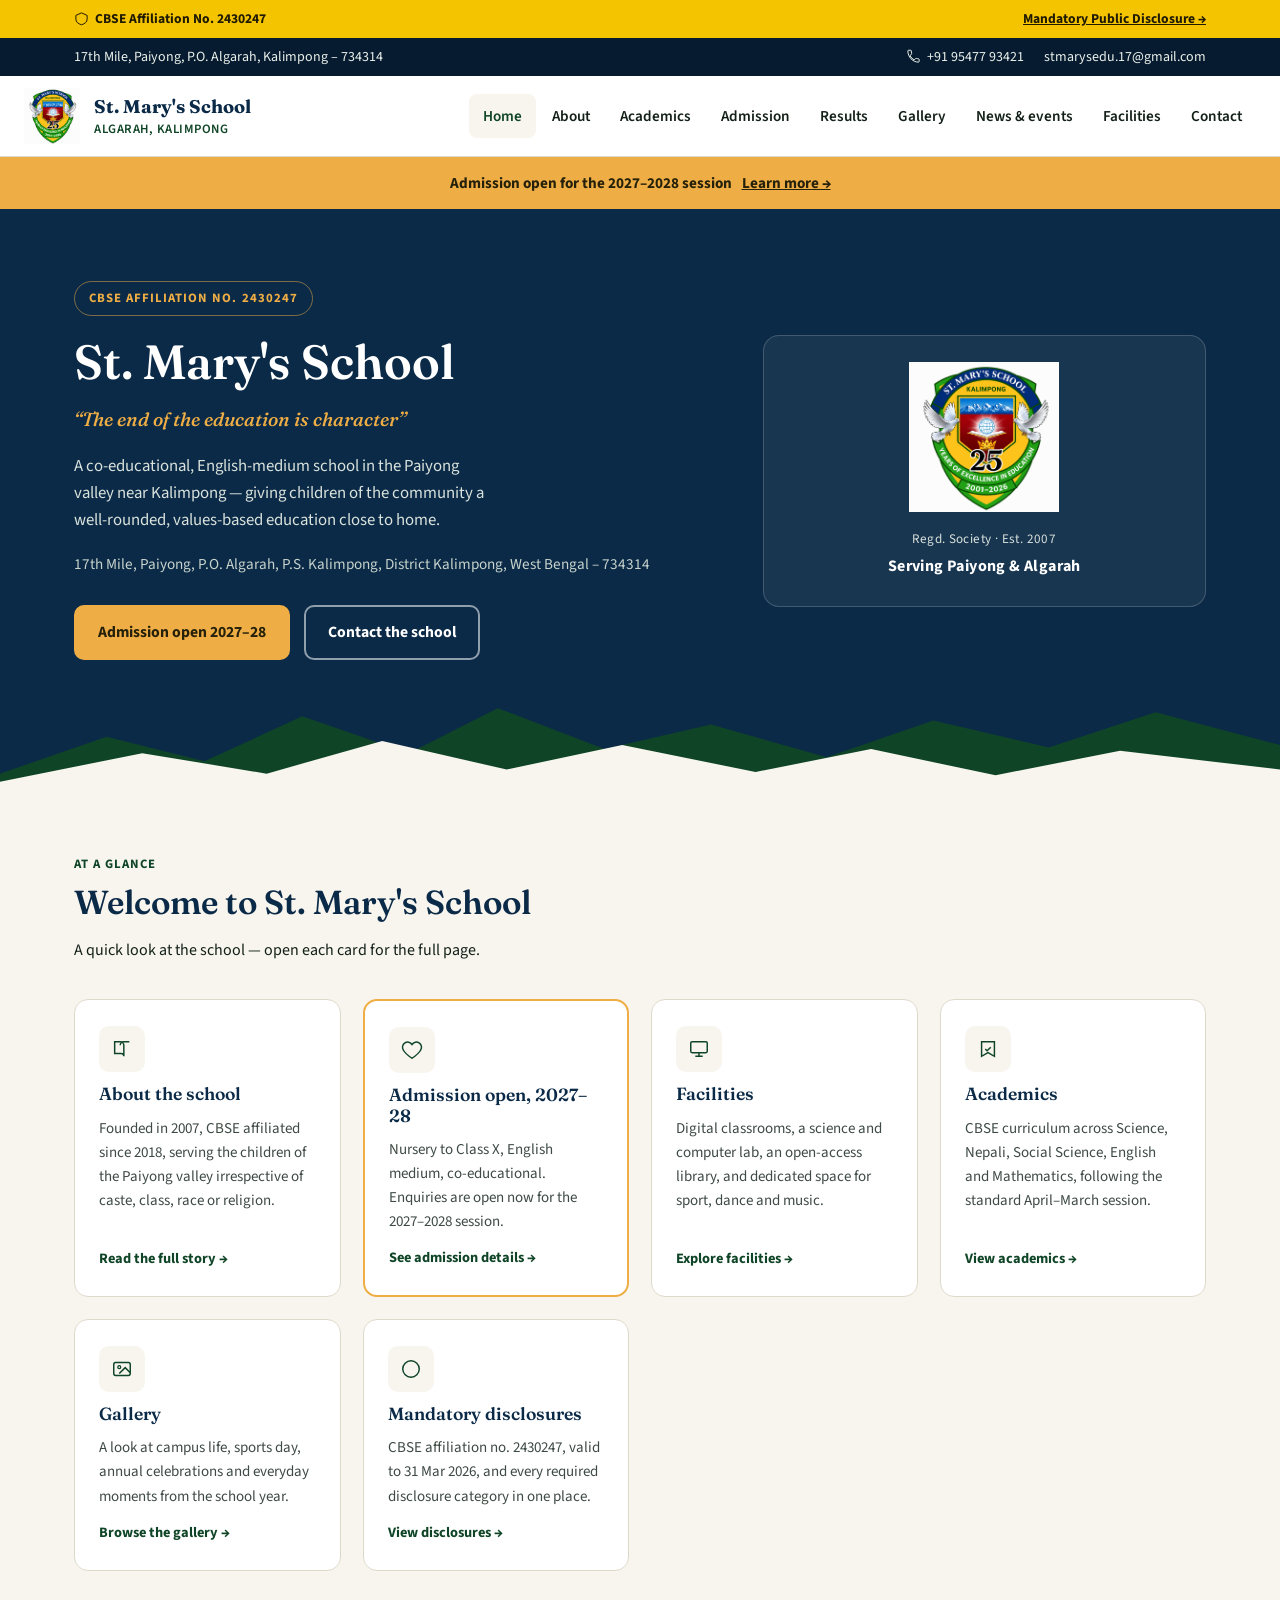
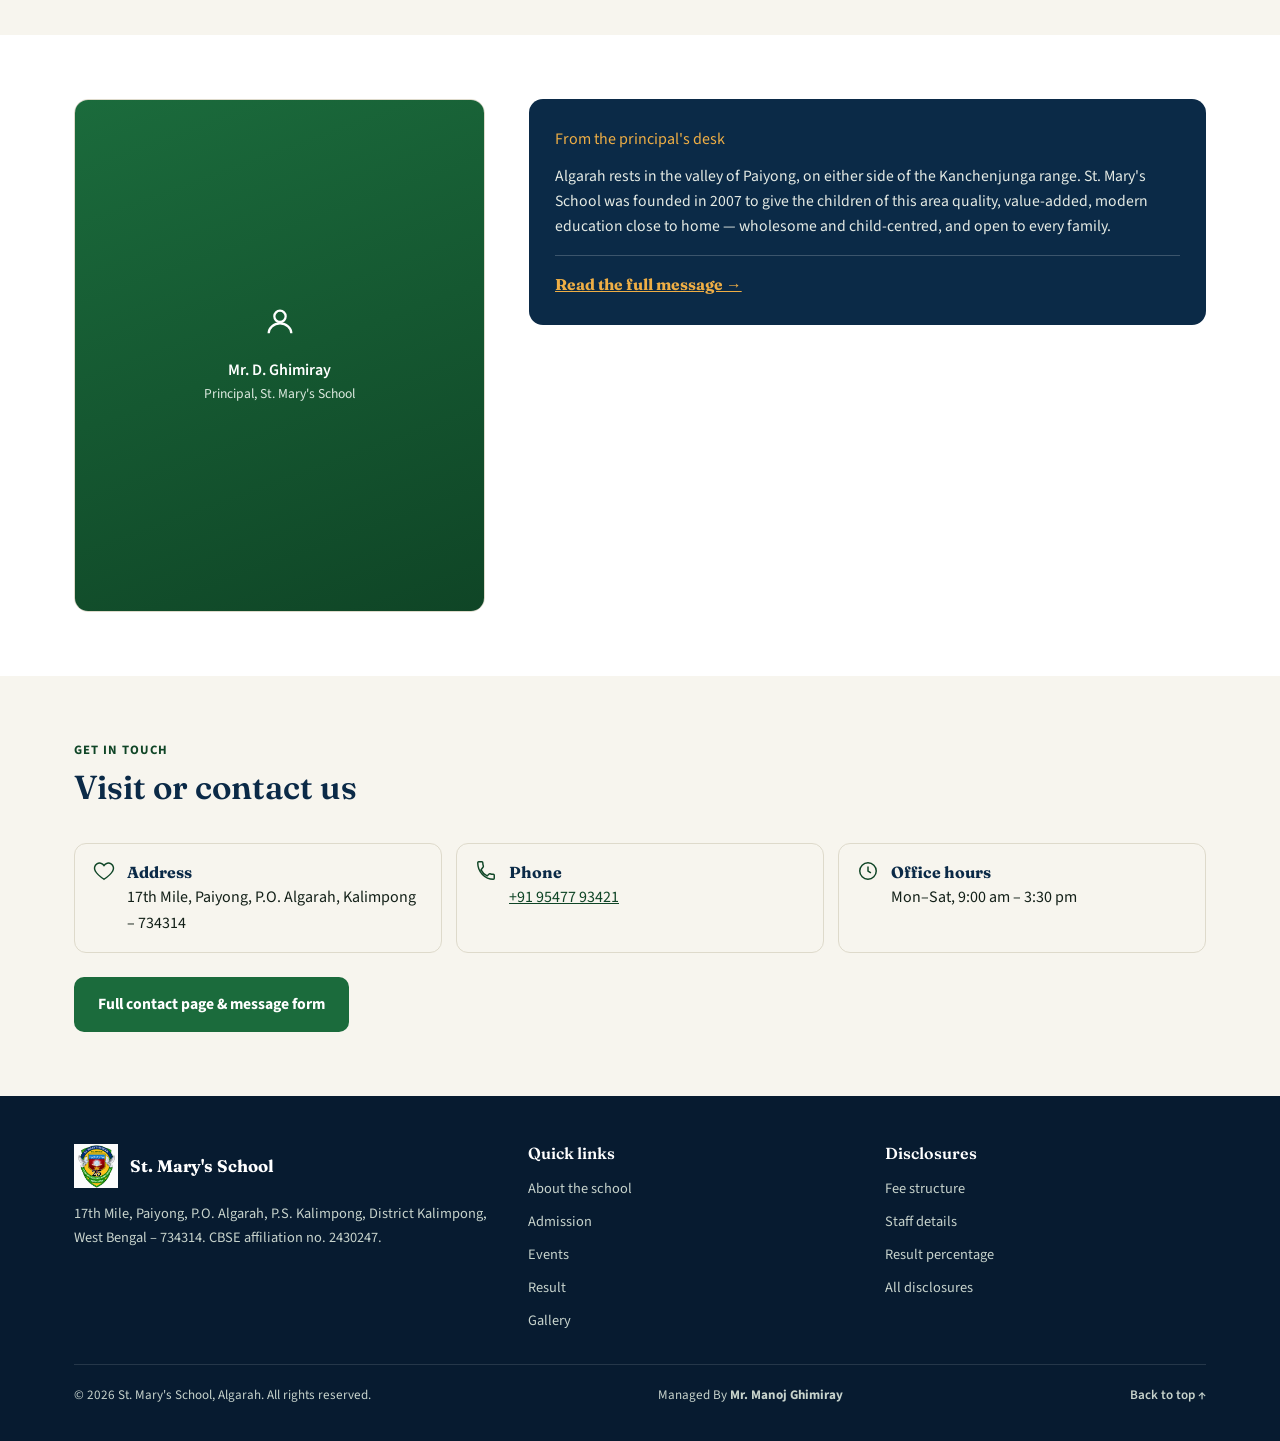
==== index.html @ 50ca30e4 "UPDATE 1.3" ====
<!DOCTYPE html>
<html lang="en">
<head>
<meta charset="UTF-8">
<meta name="viewport" content="width=device-width, initial-scale=1.0">
<title>St. Mary's School, Algarah, Kalimpong</title>
<meta name="description" content="St. Mary's School, 17th Mile, Paiyong, Algarah, Kalimpong — CBSE-affiliated, co-educational English medium school. Admission open for 2027-2028.">
<meta name="theme-color" content="#0B2A47">
<link rel="preconnect" href="https://fonts.googleapis.com">
<link rel="preconnect" href="https://fonts.gstatic.com" crossorigin>
<link href="https://fonts.googleapis.com/css2?family=Fraunces:ital,opsz,wght@0,9..144,400;0,9..144,500;0,9..144,600;0,9..144,700;1,9..144,500&family=Source+Sans+3:wght@400;500;600;700&display=swap" rel="stylesheet">
<link rel="stylesheet" href="assets/styles.css">
</head>
<body>
<a class="skip-link" href="#main">Skip to main content</a>

<div class="cbse-strip">
  <div class="wrap">
    <span class="cbse-strip-text">
      <svg width="15" height="15" viewBox="0 0 24 24" fill="none" aria-hidden="true"><path d="M12 3 3 7v6c0 4.5 3.5 7.5 9 9 5.5-1.5 9-4.5 9-9V7l-9-4Z" stroke="currentColor" stroke-width="1.6"/></svg>
      CBSE Affiliation No. 2430247
    </span>
    <a href="disclosures.html" class="cbse-strip-link">Mandatory Public Disclosure &rarr;</a>
  </div>
</div>

<div class="topbar">
  <div class="wrap">
    <div class="contact-strip">
      <span>17th Mile, Paiyong, P.O. Algarah, Kalimpong &ndash; 734314</span>
    </div>
    <div class="contact-strip">
      <a href="tel:+919547793421" aria-label="Call +91 95477 93421">
        <svg width="15" height="15" viewBox="0 0 24 24" fill="none" aria-hidden="true"><path d="M6.6 10.8c1.4 2.8 3.8 5.2 6.6 6.6l2.2-2.2c.3-.3.7-.4 1-.2 1.1.4 2.3.6 3.6.6.6 0 1 .4 1 1V20c0 .6-.4 1-1 1C10.9 21 3 13.1 3 3c0-.6.4-1 1-1h3.5c.6 0 1 .4 1 1 0 1.3.2 2.5.6 3.6.1.4 0 .8-.2 1L6.6 10.8Z" stroke="currentColor" stroke-width="1.6"/></svg>
        +91 95477 93421
      </a>
      <a href="mailto:stmarysedu.17@gmail.com">stmarysedu.17@gmail.com</a>
    </div>
  </div>
</div>

<header class="site-header">
  <div class="header-inner">
    <a class="brand" href="index.html">
      <img src="assets/logo.png" alt="St. Mary's School crest" width="56" height="56">
      <span class="brand-text">
        <span class="name">St. Mary's School</span>
        <span class="place">Algarah, Kalimpong</span>
      </span>
    </a>

    <button class="menu-toggle" id="menuToggle" aria-expanded="false" aria-controls="primaryNav">
      <svg width="18" height="18" viewBox="0 0 24 24" fill="none" aria-hidden="true"><path d="M3 6h18M3 12h18M3 18h18" stroke="currentColor" stroke-width="2" stroke-linecap="round"/></svg>
      Menu
    </button>

    <nav class="primary-nav" id="primaryNav" aria-label="Primary">
      <button class="nav-close" id="navClose" aria-label="Close menu">&times;</button>
      <ul>
        <li><a href="index.html" class="active" aria-current="page">Home</a></li>
        <li><a href="about.html">About</a></li>
        <li><a href="academics.html">Academics</a></li>
        <li><a href="admission.html">Admission</a></li>
        <li><a href="results.html">Results</a></li>
        <li><a href="gallery.html">Gallery</a></li>
        <li><a href="news.html">News & events</a></li>
        <li><a href="facilities.html">Facilities</a></li>
        <li><a href="contact.html">Contact</a></li>
      </ul>
    </nav>
  </div>
</header>
<div class="nav-overlay" id="navOverlay"></div>

<div class="admission-banner">
  <div class="wrap">
    <span>Admission open for the 2027&ndash;2028 session</span>
    <a href="admission.html">Learn more &rarr;</a>
  </div>
</div>
<main id="main">
  <div class="hero" id="top">
    <div class="wrap">
      <div>
        <span class="eyebrow">CBSE affiliation no. 2430247</span>
        <h1>St. Mary's School</h1>
        <p class="motto">&ldquo;The end of the education is character&rdquo;</p>
        <p class="lead">A co-educational, English-medium school in the Paiyong valley near Kalimpong &mdash; giving children of the community a well-rounded, values-based education close to home.</p>
        <p class="address">17th Mile, Paiyong, P.O. Algarah, P.S. Kalimpong, District Kalimpong, West Bengal &ndash; 734314</p>
        <div class="cta-row">
          <a class="btn btn-gold" href="admission.html">Admission open 2027&ndash;28</a>
          <a class="btn btn-outline" href="contact.html">Contact the school</a>
        </div>
      </div>
      <div class="hero-badge">
        <img src="assets/logo.png" alt="St. Mary's School crest, featuring the Kanchenjunga range and an open book" width="150" height="150">
        <span class="aff">Regd. Society &middot; Est. 2007<strong>Serving Paiyong &amp; Algarah</strong></span>
      </div>
    </div>
    <div class="ridge" aria-hidden="true">
      <svg viewBox="0 0 1440 110" width="100%" height="90" preserveAspectRatio="none">
        <path d="M0,90 L120,45 L230,75 L340,20 L460,65 L560,10 L680,60 L800,30 L930,70 L1050,25 L1180,58 L1300,15 L1440,55 L1440,110 L0,110 Z" fill="#0F4526"/>
        <path d="M0,100 L160,65 L300,90 L430,50 L570,85 L700,55 L850,88 L980,60 L1120,92 L1260,62 L1440,85 L1440,110 L0,110 Z" fill="#F7F5EE"/>
      </svg>
    </div>
  </div>

  <section aria-labelledby="highlights-h">
    <div class="wrap">
      <div class="section-head">
        <span class="kicker">At a glance</span>
        <h2 id="highlights-h">Welcome to St. Mary's School</h2>
        <p>A quick look at the school &mdash; open each card for the full page.</p>
      </div>
      <div class="highlight-grid">

        <div class="highlight-card">
          <div class="ic" aria-hidden="true"><svg width="22" height="22" viewBox="0 0 24 24" fill="none"><path d="M4 4h6a4 4 0 0 1 4 4v12a3 3 0 0 0-3-3H4V4Z" stroke="currentColor" stroke-width="1.6"/><path d="M20 4h-6a4 4 0 0 0-4 4" stroke="currentColor" stroke-width="1.6"/></svg></div>
          <h3>About the school</h3>
          <p>Founded in 2007, CBSE affiliated since 2018, serving the children of the Paiyong valley irrespective of caste, class, race or religion.</p>
          <a class="more" href="about.html">Read the full story &rarr;</a>
        </div>

        <div class="highlight-card" style="border:2px solid var(--border-accent, var(--gold-soft));">
          <div class="ic" aria-hidden="true"><svg width="22" height="22" viewBox="0 0 24 24" fill="none"><path d="M12 21s-7-4.6-9.5-9A5.5 5.5 0 0 1 12 6a5.5 5.5 0 0 1 9.5 6c-2.5 4.4-9.5 9-9.5 9Z" stroke="currentColor" stroke-width="1.6"/></svg></div>
          <h3>Admission open, 2027&ndash;28</h3>
          <p>Nursery to Class X, English medium, co-educational. Enquiries are open now for the 2027&ndash;2028 session.</p>
          <a class="more" href="admission.html">See admission details &rarr;</a>
        </div>

        <div class="highlight-card">
          <div class="ic" aria-hidden="true"><svg width="22" height="22" viewBox="0 0 24 24" fill="none"><rect x="3" y="4" width="18" height="12" rx="1.5" stroke="currentColor" stroke-width="1.6"/><path d="M8 20h8M12 16v4" stroke="currentColor" stroke-width="1.6"/></svg></div>
          <h3>Facilities</h3>
          <p>Digital classrooms, a science and computer lab, an open-access library, and dedicated space for sport, dance and music.</p>
          <a class="more" href="facilities.html">Explore facilities &rarr;</a>
        </div>

        <div class="highlight-card">
          <div class="ic" aria-hidden="true"><svg width="22" height="22" viewBox="0 0 24 24" fill="none"><path d="M9 12l2 2 4-4M5 4h14v16l-7-4-7 4V4Z" stroke="currentColor" stroke-width="1.6"/></svg></div>
          <h3>Academics</h3>
          <p>CBSE curriculum across Science, Nepali, Social Science, English and Mathematics, following the standard April&ndash;March session.</p>
          <a class="more" href="academics.html">View academics &rarr;</a>
        </div>

        <div class="highlight-card">
          <div class="ic" aria-hidden="true"><svg width="22" height="22" viewBox="0 0 24 24" fill="none"><rect x="3" y="5" width="18" height="14" rx="2" stroke="currentColor" stroke-width="1.6"/><circle cx="9" cy="10" r="1.6" stroke="currentColor" stroke-width="1.4"/><path d="M21 16l-5.5-5.5L9 17" stroke="currentColor" stroke-width="1.6"/></svg></div>
          <h3>Gallery</h3>
          <p>A look at campus life, sports day, annual celebrations and everyday moments from the school year.</p>
          <a class="more" href="gallery.html">Browse the gallery &rarr;</a>
        </div>

        <div class="highlight-card">
          <div class="ic" aria-hidden="true"><svg width="22" height="22" viewBox="0 0 24 24" fill="none"><circle cx="12" cy="12" r="9" stroke="currentColor" stroke-width="1.6"/><path d="M12 21s-7-4.6-9.5-9A5.5 5.5 0 0 1 12 6a5.5 5.5 0 0 1 9.5 6c-2.5 4.4-9.5 9-9.5 9Z" stroke="none"/></svg></div>
          <h3>Mandatory disclosures</h3>
          <p>CBSE affiliation no. 2430247, valid to 31 Mar 2026, and every required disclosure category in one place.</p>
          <a class="more" href="disclosures.html">View disclosures &rarr;</a>
        </div>

      </div>
    </div>
  </section>

  <section class="section-alt" aria-labelledby="principal-teaser-h">
    <div class="wrap">
      <div class="principal">
        <figure>
          <div class="photo-wrap">
            <div class="ph-fallback">
              <div>
                <svg width="34" height="34" viewBox="0 0 24 24" fill="none" aria-hidden="true" style="margin:0 auto 10px;"><circle cx="12" cy="8" r="4" stroke="#fff" stroke-width="1.6"/><path d="M4 20c0-3.9 3.6-7 8-7s8 3.1 8 7" stroke="#fff" stroke-width="1.6"/></svg>
                <p style="color:#fff;margin:0;font-weight:600;">Mr. D. Ghimiray</p>
                <p style="color:#DCE9DF;margin:0;font-size:0.85rem;">Principal, St. Mary's School</p>
              </div>
            </div>
          </div>
        </figure>
        <div class="quote-card">
          <span class="kicker" style="color:var(--gold-soft);" id="principal-teaser-h">From the principal's desk</span>
          <p style="margin-top:12px;">Algarah rests in the valley of Paiyong, on either side of the Kanchenjunga range. St. Mary's School was founded in 2007 to give the children of this area quality, value-added, modern education close to home &mdash; wholesome and child-centred, and open to every family.</p>
          <p class="signoff" style="margin-top:0;"><a href="about.html" style="color:var(--gold-soft);">Read the full message &rarr;</a></p>
        </div>
      </div>
    </div>
  </section>

  <section aria-labelledby="contact-teaser-h">
    <div class="wrap">
      <div class="section-head">
        <span class="kicker">Get in touch</span>
        <h2 id="contact-teaser-h">Visit or contact us</h2>
      </div>
      <ul class="stat-list" style="display:grid;grid-template-columns:repeat(auto-fit,minmax(220px,1fr));gap:14px;">
        <li>
          <span class="ic" aria-hidden="true"><svg width="22" height="22" viewBox="0 0 24 24" fill="none"><path d="M12 21s-7-4.6-9.5-9A5.5 5.5 0 0 1 12 6a5.5 5.5 0 0 1 9.5 6c-2.5 4.4-9.5 9-9.5 9Z" stroke="currentColor" stroke-width="1.6"/></svg></span>
          <span><strong>Address</strong>17th Mile, Paiyong, P.O. Algarah, Kalimpong &ndash; 734314</span>
        </li>
        <li>
          <span class="ic" aria-hidden="true"><svg width="22" height="22" viewBox="0 0 24 24" fill="none"><path d="M6.6 10.8c1.4 2.8 3.8 5.2 6.6 6.6l2.2-2.2c.3-.3.7-.4 1-.2 1.1.4 2.3.6 3.6.6.6 0 1 .4 1 1V20c0 .6-.4 1-1 1C10.9 21 3 13.1 3 3c0-.6.4-1 1-1h3.5c.6 0 1 .4 1 1 0 1.3.2 2.5.6 3.6.1.4 0 .8-.2 1L6.6 10.8Z" stroke="currentColor" stroke-width="1.6"/></svg></span>
          <span><strong>Phone</strong><a href="tel:+919547793421">+91 95477 93421</a></span>
        </li>
        <li>
          <span class="ic" aria-hidden="true"><svg width="22" height="22" viewBox="0 0 24 24" fill="none"><circle cx="12" cy="12" r="9" stroke="currentColor" stroke-width="1.6"/><path d="M12 7v5l3.2 2" stroke="currentColor" stroke-width="1.6"/></svg></span>
          <span><strong>Office hours</strong>Mon&ndash;Sat, 9:00 am &ndash; 3:30 pm</span>
        </li>
      </ul>
      <div class="cta-row" style="margin-top:24px;">
        <a class="btn btn-forest" href="contact.html">Full contact page &amp; message form</a>
      </div>
    </div>
  </section>

</main>

<footer>
  <div class="wrap">
    <div class="footer-grid">
      <div>
        <div class="footer-brand">
          <img src="assets/logo.png" alt="" width="44" height="44">
          <span>St. Mary's School</span>
        </div>
        <p>17th Mile, Paiyong, P.O. Algarah, P.S. Kalimpong, District Kalimpong, West Bengal &ndash; 734314. CBSE affiliation no. 2430247.</p>
      </div>
      <div>
        <h4>Quick links</h4>
        <ul>
          <li><a href="about.html">About the school</a></li>
          <li><a href="admission.html">Admission</a></li>
          <li><a href="news.html">Events</a></li>
          <li><a href="results.html">Result</a></li>
          <li><a href="gallery.html">Gallery</a></li>
        </ul>
      </div>
      <div>
        <h4>Disclosures</h4>
        <ul>
          <li><a href="disclosures.html">Fee structure</a></li>
          <li><a href="disclosures.html">Staff details</a></li>
          <li><a href="disclosures.html">Result percentage</a></li>
          <li><a href="disclosures.html">All disclosures</a></li>
        </ul>
      </div>
    </div>
    <div class="footer-bottom">
      <span>&copy; 2026 St. Mary's School, Algarah. All rights reserved.</span>
      <p>Managed By <b>Mr. Manoj Ghimiray</b></p>
      <a class="back-to-top" href="#top">Back to top &uarr;</a>
    </div>
  </div>
</footer>

<script src="assets/script.js"></script>

</body>
</html>
---- assets/styles.css ----
:root{
    --navy:#0B2A47;
    --navy-deep:#071B30;
    --forest:#1B6B3C;
    --forest-deep:#0F4526;
    --gold:#C97F16;
    --gold-soft:#EFAE45;
    --cream:#F7F5EE;
    --paper:#FFFFFF;
    --ink:#132018;
    --ink-soft:#3E4A44;
    --line:#DEDACB;
    --focus:#0B2A47;
    --radius:14px;
    --maxw:1180px;
  }
  *,*::before,*::after{box-sizing:border-box;}
  html{scroll-behavior:smooth;overflow-x:hidden;max-width:100%;}
  body{overflow-x:hidden;max-width:100%;}
  img,svg{max-width:100%;}
  @media (prefers-reduced-motion:reduce){
    html{scroll-behavior:auto;}
    *,*::before,*::after{animation-duration:0.01ms !important;animation-iteration-count:1 !important;transition-duration:0.01ms !important;scroll-behavior:auto !important;}
  }
  body{
    margin:0;
    font-family:"Source Sans 3",system-ui,-apple-system,Segoe UI,sans-serif;
    color:var(--ink);
    background:var(--cream);
    line-height:1.6;
    -webkit-font-smoothing:antialiased;
  }
  h1,h2,h3,h4{
    font-family:"Fraunces",Georgia,serif;
    font-weight:600;
    line-height:1.15;
    margin:0 0 0.5em;
    color:var(--navy);
  }
  p{margin:0 0 1em;}
  a{color:var(--forest-deep);}
  img{max-width:100%;display:block;}
  ul{margin:0;padding:0;}
  .wrap{max-width:var(--maxw);margin:0 auto;padding:0 24px;}

  /* Skip link */
  .skip-link{
    position:absolute;left:12px;top:-60px;
    background:var(--navy);color:#fff;
    padding:10px 18px;border-radius:8px;
    z-index:200;transition:top .2s ease;
    text-decoration:none;font-weight:600;
  }
  .skip-link:focus{top:12px;}

  a:focus-visible,button:focus-visible,summary:focus-visible{
    outline:3px solid var(--gold-soft);
    outline-offset:3px;
    border-radius:4px;
  }

  /* ===== Header ===== */
  .topbar{
    background:var(--navy-deep);
    color:#EAF0EA;
    font-size:14px;
  }
  .topbar .wrap{
    display:flex;flex-wrap:wrap;gap:8px 24px;
    justify-content:space-between;align-items:center;
    padding-top:8px;padding-bottom:8px;
  }
  .topbar a{color:#EAF0EA;text-decoration:none;}
  .topbar a:hover{text-decoration:underline;}
  .topbar .contact-strip{display:flex;gap:20px;flex-wrap:wrap;}
  .topbar .contact-strip span, .topbar .contact-strip a{display:inline-flex;align-items:center;gap:6px;overflow-wrap:anywhere;}

  header.site-header{
    background:var(--paper);
    border-bottom:1px solid var(--line);
    position:sticky;top:0;z-index:100;
  }
  .header-inner{
    display:flex;align-items:center;justify-content:space-between;
    gap:16px;padding:12px 24px;
  }
  .brand{display:flex;align-items:center;gap:14px;text-decoration:none;}
  .brand img{width:56px;height:56px;flex:none;}
  .brand-text{line-height:1.25;}
  .brand-text .name{
    font-family:"Fraunces",serif;font-weight:700;font-size:1.15rem;
    color:var(--navy);display:block;
  }
  .brand-text .place{
    font-size:0.8rem;color:var(--forest-deep);font-weight:600;
    letter-spacing:.04em;text-transform:uppercase;
  }

  nav.primary-nav{display:flex;align-items:center;gap:4px;}
  nav.primary-nav > ul{display:flex;list-style:none;gap:2px;flex-wrap:wrap;}
  nav.primary-nav a{
    display:block;padding:10px 14px;border-radius:8px;
    text-decoration:none;color:var(--ink);font-weight:600;font-size:0.95rem;
  }
  nav.primary-nav a:hover{background:var(--cream);color:var(--forest-deep);}
  nav.primary-nav .has-menu{position:relative;}
  nav.primary-nav .dropdown{
    display:none;position:absolute;top:100%;left:0;
    background:var(--paper);border:1px solid var(--line);
    border-radius:10px;min-width:250px;padding:8px;
    box-shadow:0 12px 28px rgba(11,42,71,0.14);
  }
  nav.primary-nav .has-menu:hover .dropdown,
  nav.primary-nav .has-menu:focus-within .dropdown{display:block;}
  nav.primary-nav .dropdown a{padding:8px 12px;font-size:0.9rem;font-weight:500;}
  .menu-toggle{
    display:none;background:var(--navy);color:#fff;border:none;
    padding:10px 14px;border-radius:8px;font-weight:700;font-size:0.95rem;cursor:pointer;
  }
  .nav-close{display:none;}

  @media (max-width:960px){
    .menu-toggle{display:inline-flex;align-items:center;gap:8px;}
    nav.primary-nav{
      display:none;position:fixed;inset:0 0 0 auto;width:min(320px,86vw);
      background:var(--paper);flex-direction:column;align-items:stretch;
      padding:20px;overflow-y:auto;box-shadow:-12px 0 30px rgba(0,0,0,.2);
    }
    nav.primary-nav.open{display:flex;}
    nav.primary-nav > ul{flex-direction:column;width:100%;}
    nav.primary-nav .dropdown{
      display:block;position:static;box-shadow:none;border:none;
      padding-left:12px;min-width:0;
    }
    nav.primary-nav .has-menu:hover .dropdown,
    nav.primary-nav .has-menu:focus-within .dropdown{display:block;}
    .nav-close{display:flex;align-self:flex-end;background:none;border:none;font-size:1.6rem;color:var(--navy);cursor:pointer;padding:4px 10px;}
  }
  .nav-overlay{
    display:none;position:fixed;inset:0;background:rgba(7,27,48,.45);z-index:90;
  }
  .nav-overlay.open{display:block;}

  /* ===== Hero ===== */
  .hero{
    position:relative;
    background:var(--navy);
    color:#fff;
    overflow:hidden;
  }
  .hero .wrap{
    position:relative;z-index:2;
    padding:72px 24px 130px;
    display:grid;grid-template-columns:1.3fr 0.9fr;gap:48px;align-items:center;
  }
  @media (max-width:820px){ .hero .wrap{grid-template-columns:1fr;padding-bottom:110px;} }
  .eyebrow{
    display:inline-block;font-size:0.8rem;font-weight:700;letter-spacing:.08em;
    text-transform:uppercase;color:var(--gold-soft);
    border:1px solid rgba(239,174,69,.5);border-radius:999px;
    padding:6px 14px;margin-bottom:18px;
  }
  .hero h1{
    color:#fff;font-size:clamp(2rem,4.2vw,3rem);margin-bottom:0.3em;
  }
  .hero .motto{
    font-family:"Fraunces",serif;font-style:italic;font-weight:500;
    color:var(--gold-soft);font-size:1.2rem;margin-bottom:1em;
  }
  .hero p.lead{color:#D9E2DC;font-size:1.05rem;max-width:52ch;}
  .hero .address{color:#C7D3CC;font-size:0.95rem;margin-top:1.2em;}
  .hero .cta-row{display:flex;gap:14px;flex-wrap:wrap;margin-top:1.8em;}
  .btn{
    display:inline-flex;align-items:center;gap:8px;
    padding:13px 22px;border-radius:10px;font-weight:700;
    text-decoration:none;font-size:0.98rem;border:2px solid transparent;
    cursor:pointer;
  }
  .btn-gold{background:var(--gold-soft);color:#26210A;}
  .btn-gold:hover{background:#fff;}
  .btn-outline{border-color:rgba(255,255,255,.55);color:#fff;}
  .btn-outline:hover{background:rgba(255,255,255,.12);}
  .btn-forest{background:var(--forest);color:#fff;}
  .btn-forest:hover{background:var(--forest-deep);}

  .hero-badge{
    background:rgba(255,255,255,.06);
    border:1px solid rgba(255,255,255,.18);
    border-radius:16px;padding:26px;text-align:center;
  }
  .hero-badge img{width:150px;height:150px;margin:0 auto 14px;}
  .hero-badge .aff{font-size:0.82rem;color:#D9E2DC;letter-spacing:.03em;}
  .hero-badge .aff strong{color:#fff;display:block;font-size:1rem;margin-top:2px;}

  .ridge{
    position:absolute;left:0;right:0;bottom:0;line-height:0;z-index:1;
  }

  /* ===== Sections ===== */
  section{padding:64px 0;}
  .section-head{max-width:66ch;margin-bottom:36px;}
  .section-head .kicker{
    color:var(--forest-deep);font-weight:700;letter-spacing:.08em;
    text-transform:uppercase;font-size:0.8rem;margin-bottom:8px;display:block;
  }
  .section-head h2{font-size:clamp(1.5rem,2.6vw,2.1rem);}
  .section-alt{background:var(--paper);}

  /* Principal */
  .principal{
    display:grid;grid-template-columns:0.85fr 1.4fr;gap:44px;align-items:start;
  }
  @media (max-width:820px){ .principal{grid-template-columns:1fr;} }
  .principal figure{margin:0;}
  .principal .quote-card{
    background:var(--navy);color:#fff;border-radius:var(--radius);
    padding:28px 26px;position:relative;
  }
  .principal .quote-card p{color:#E4EAE4;margin-bottom:1em;font-size:0.98rem;}
  .principal .quote-card p:last-of-type{margin-bottom:0;}
  .principal .signoff{
    margin-top:18px;padding-top:16px;border-top:1px solid rgba(255,255,255,.2);
    color:var(--gold-soft);font-weight:700;font-family:"Fraunces",serif;
  }
  .principal .photo-wrap{
    border-radius:var(--radius);overflow:hidden;border:1px solid var(--line);
    background:var(--paper);
  }
  .principal .photo-wrap .ph-fallback{
    aspect-ratio:4/5;display:flex;align-items:center;justify-content:center;
    background:linear-gradient(160deg,var(--forest) 0%,var(--forest-deep) 100%);
    color:#fff;text-align:center;padding:24px;
  }

  /* About cards */
  .about-grid{display:grid;grid-template-columns:1.15fr 0.85fr;gap:40px;align-items:start;}
  @media (max-width:820px){ .about-grid{grid-template-columns:1fr;} }
  .stat-list{list-style:none;display:grid;gap:14px;}
  .stat-list li{
    background:var(--cream);border:1px solid var(--line);border-radius:12px;
    padding:16px 18px;display:flex;gap:12px;align-items:flex-start;
  }
  .stat-list .ic{flex:none;color:var(--forest-deep);}
  .stat-list strong{display:block;color:var(--navy);font-family:"Fraunces",serif;}

  /* Facilities */
  .facility-grid{
    display:grid;grid-template-columns:repeat(auto-fit,minmax(230px,1fr));gap:20px;
  }
  .facility-card{
    background:var(--paper);border:1px solid var(--line);border-radius:var(--radius);
    padding:22px 20px;
  }
  .facility-card .ic{
    width:46px;height:46px;border-radius:10px;background:var(--cream);
    display:flex;align-items:center;justify-content:center;color:var(--forest-deep);
    margin-bottom:14px;
  }
  .facility-card h3{font-size:1.05rem;margin-bottom:6px;}
  .facility-card p{font-size:0.92rem;color:var(--ink-soft);margin-bottom:0;}

  /* Syllabus chips */
  .chip-row{display:flex;flex-wrap:wrap;gap:12px;}
  .chip{
    display:inline-flex;align-items:center;gap:8px;
    background:var(--paper);border:1px solid var(--line);
    border-radius:999px;padding:10px 18px;text-decoration:none;
    color:var(--navy);font-weight:600;font-size:0.92rem;
  }
  .chip:hover{border-color:var(--forest);background:var(--cream);}
  .chip .dot{width:8px;height:8px;border-radius:50%;background:var(--gold);}

  /* Disclosures */
  .disclosure-grid{
    display:grid;grid-template-columns:repeat(auto-fit,minmax(220px,1fr));gap:2px;
    background:var(--line);border:1px solid var(--line);border-radius:var(--radius);overflow:hidden;
  }
  .disclosure-grid span[data-doc]{
    background:var(--paper);padding:14px 18px;
    color:var(--ink);font-size:0.92rem;font-weight:600;display:flex;
    align-items:center;justify-content:space-between;gap:8px;
  }
  .disclosure-grid .tag{
    flex:none;font-size:0.72rem;font-weight:700;text-transform:uppercase;
    letter-spacing:.03em;color:var(--gold);background:var(--cream);
    border:1px dashed var(--gold);border-radius:999px;padding:3px 9px;
  }

  /* Contact */
  .contact-wrap{
    display:grid;grid-template-columns:1fr 1fr;gap:2px;
    background:var(--line);border-radius:var(--radius);overflow:hidden;border:1px solid var(--line);
  }
  @media (max-width:820px){ .contact-wrap{grid-template-columns:1fr;} }
  .contact-panel{background:var(--navy);color:#fff;padding:40px 36px;}
  .contact-panel h2{color:#fff;}
  .contact-panel .lead{color:#D9E2DC;}
  .contact-list{list-style:none;display:grid;gap:18px;margin-top:24px;}
  .contact-list li{display:flex;gap:14px;align-items:flex-start;}
  .contact-list .ic{
    flex:none;width:38px;height:38px;border-radius:9px;
    background:rgba(255,255,255,.1);display:flex;align-items:center;justify-content:center;
    color:var(--gold-soft);
  }
  .contact-list a{color:#fff;text-decoration:underline;text-decoration-color:rgba(255,255,255,.4);}
  .contact-list .label{display:block;font-size:0.78rem;color:#B9C6C0;text-transform:uppercase;letter-spacing:.05em;margin-bottom:2px;}
  .social-row{display:flex;gap:10px;margin-top:26px;}
  .social-row a{
    width:42px;height:42px;border-radius:10px;background:rgba(255,255,255,.1);
    display:flex;align-items:center;justify-content:center;color:#fff;text-decoration:none;
  }
  .social-row a:hover{background:var(--forest);}

  .form-panel{background:var(--paper);padding:40px 36px;}
  .form-panel h2{font-size:1.3rem;}
  form .field{margin-bottom:16px;}
  form label{display:block;font-weight:600;font-size:0.9rem;margin-bottom:6px;color:var(--navy);}
  form input, form textarea, form select{
    width:100%;padding:11px 13px;border:1px solid var(--line);border-radius:8px;
    font:inherit;background:var(--cream);color:var(--ink);
  }
  form input:focus, form textarea:focus, form select:focus{
    outline:3px solid var(--forest);outline-offset:1px;border-color:var(--forest);
  }
  .req{color:var(--gold);}
  .form-note{font-size:0.82rem;color:var(--ink-soft);margin-top:10px;}

  /* Footer */
  footer{background:var(--navy-deep);color:#C7D3CC;padding:48px 0 22px;font-size:0.9rem;}
  .footer-grid{display:grid;grid-template-columns:1.3fr 1fr 1fr;gap:36px;margin-bottom:32px;}
  @media (max-width:760px){ .footer-grid{grid-template-columns:1fr;} }
  .footer-grid h4{color:#fff;font-size:1rem;margin-bottom:14px;}
  .footer-grid ul{list-style:none;display:grid;gap:10px;}
  .footer-grid a{color:#C7D3CC;text-decoration:none;}
  .footer-grid a:hover{color:var(--gold-soft);text-decoration:underline;}
  .footer-brand{display:flex;gap:12px;align-items:center;margin-bottom:14px;}
  .footer-brand img{width:44px;height:44px;}
  .footer-brand span{font-family:"Fraunces",serif;color:#fff;font-weight:700;font-size:1.05rem;}
  .footer-bottom{
    border-top:1px solid rgba(255,255,255,.12);padding-top:20px;
    display:flex;justify-content:space-between;flex-wrap:wrap;gap:10px;font-size:0.82rem;
  }
  .back-to-top{color:#C7D3CC;text-decoration:none;font-weight:600;}

  .visually-hidden{
    position:absolute;width:1px;height:1px;padding:0;margin:-1px;overflow:hidden;
    clip:rect(0,0,0,0);white-space:nowrap;border:0;
  }


/* Multi-page additions */
nav.primary-nav a.active{color:var(--forest-deep);background:var(--cream);}
.admission-banner{
  background:var(--gold-soft);color:#26210A;
  padding:14px 0;font-weight:700;font-size:0.95rem;text-align:center;
}
.admission-banner .wrap{display:flex;align-items:center;justify-content:center;gap:10px;flex-wrap:wrap;}
.admission-banner a{color:#26210A;text-decoration:underline;font-weight:700;}
.highlight-grid{display:grid;grid-template-columns:repeat(auto-fit,minmax(260px,1fr));gap:22px;}
.highlight-card{
  background:var(--paper);border:1px solid var(--line);border-radius:var(--radius);
  padding:26px 24px;display:flex;flex-direction:column;gap:12px;
}
.highlight-card .ic{
  width:46px;height:46px;border-radius:10px;background:var(--cream);
  display:flex;align-items:center;justify-content:center;color:var(--forest-deep);
}
.highlight-card h3{font-size:1.1rem;margin-bottom:0;}
.highlight-card p{font-size:0.94rem;color:var(--ink-soft);margin-bottom:0;flex:1;}
.highlight-card .more{font-weight:700;font-size:0.9rem;text-decoration:none;color:var(--forest-deep);display:inline-flex;align-items:center;gap:6px;}
.page-hero{background:var(--navy);color:#fff;padding:56px 0 84px;position:relative;overflow:hidden;}
.page-hero .wrap{position:relative;z-index:2;}
.page-hero h1{color:#fff;font-size:clamp(1.8rem,3.6vw,2.6rem);margin-bottom:0.3em;}
.page-hero p{color:#D9E2DC;max-width:60ch;margin-bottom:0;}
.breadcrumb{font-size:0.82rem;color:#B9C6C0;margin-bottom:14px;}
.breadcrumb a{color:#D9E2DC;}

/* CBSE mandatory disclosure strip */
.cbse-strip{
  background:#F5C400;color:#1F1A00;font-size:0.85rem;font-weight:700;
}
.cbse-strip .wrap{
  display:flex;align-items:center;justify-content:space-between;
  gap:10px 16px;flex-wrap:wrap;padding:8px 24px;
}
.cbse-strip-text{display:inline-flex;align-items:center;gap:6px;overflow-wrap:anywhere;}
.cbse-strip-link{
  color:#1F1A00;text-decoration:underline;white-space:nowrap;
}
.cbse-strip-link:hover{color:#000;}

/* Small-screen overflow safety */
@media (max-width:480px){
  .wrap{padding:0 16px;}
  .cbse-strip .wrap, .topbar .wrap{padding-left:16px;padding-right:16px;}
  .header-inner{padding:12px 16px;}
  .hero .wrap{padding-left:16px;padding-right:16px;}
}
.disclosure-grid span[data-doc]{overflow-wrap:anywhere;}
.hero-badge .aff{overflow-wrap:anywhere;}
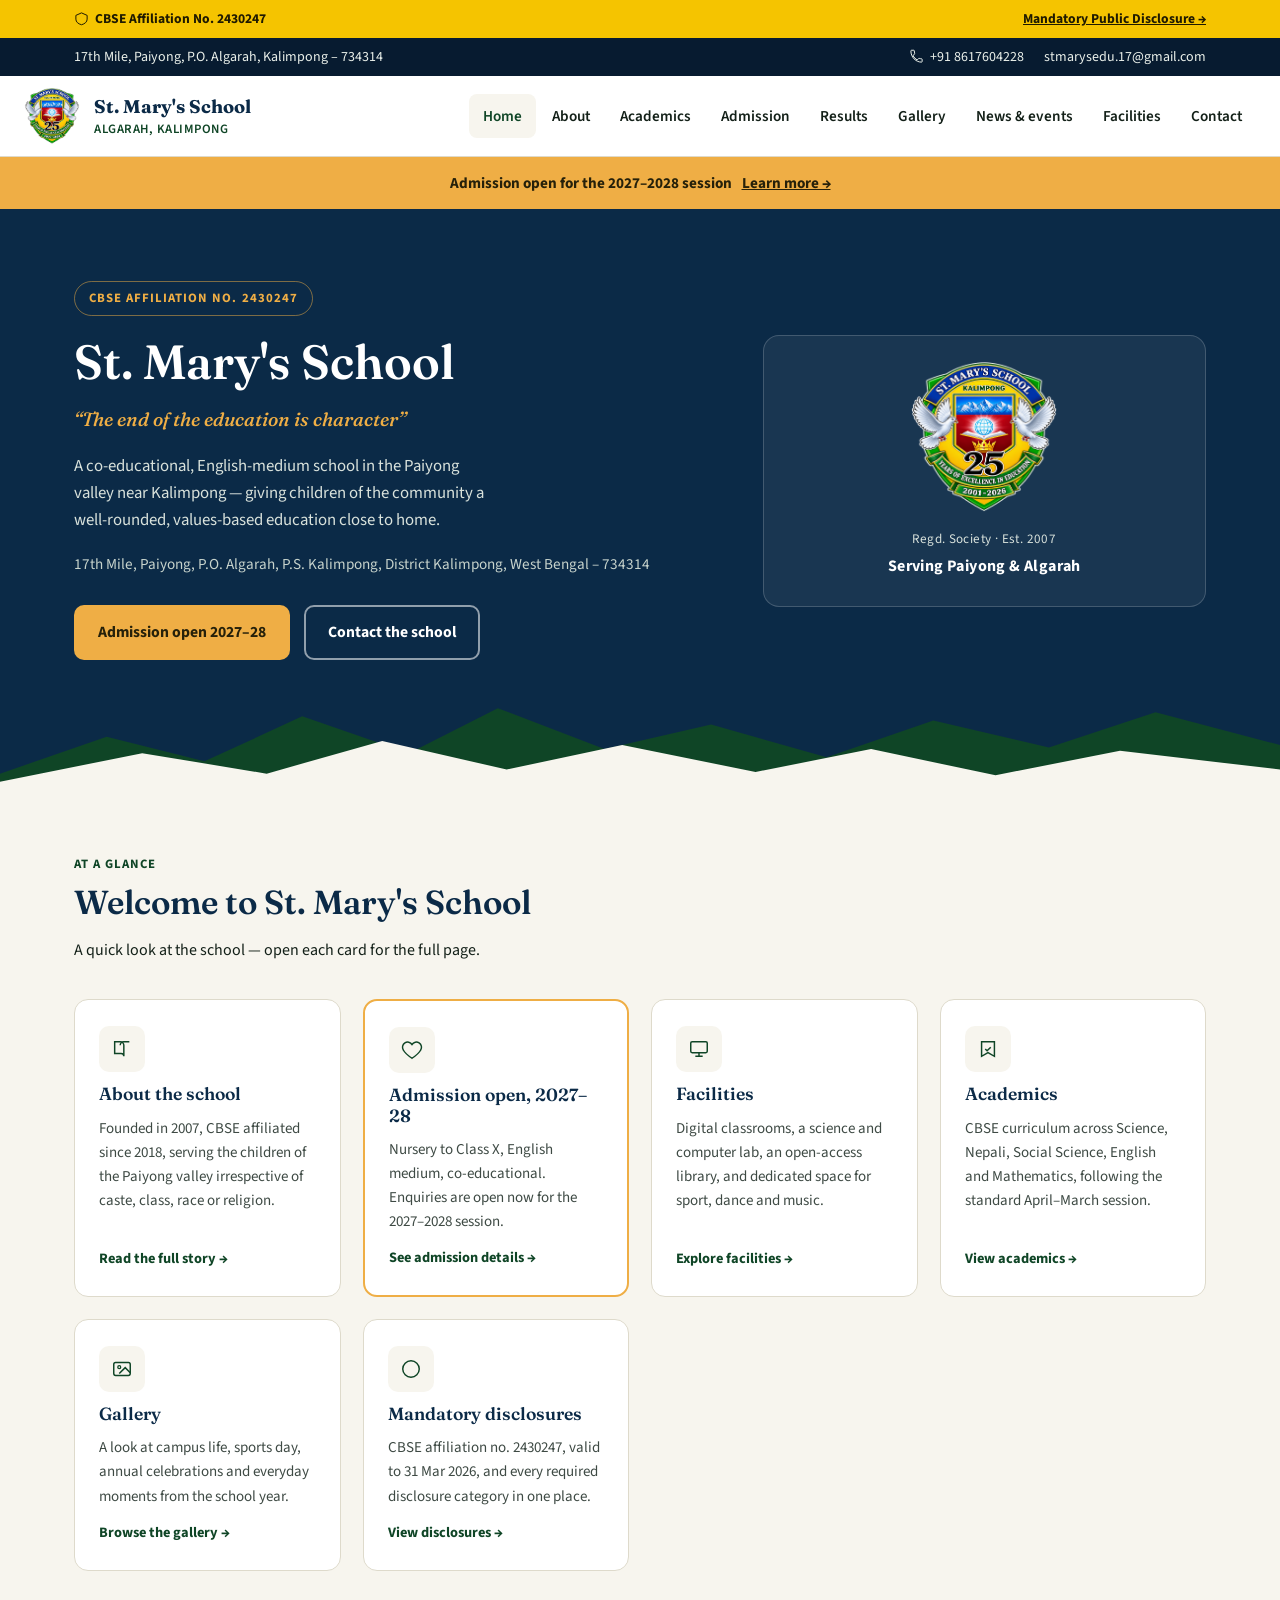
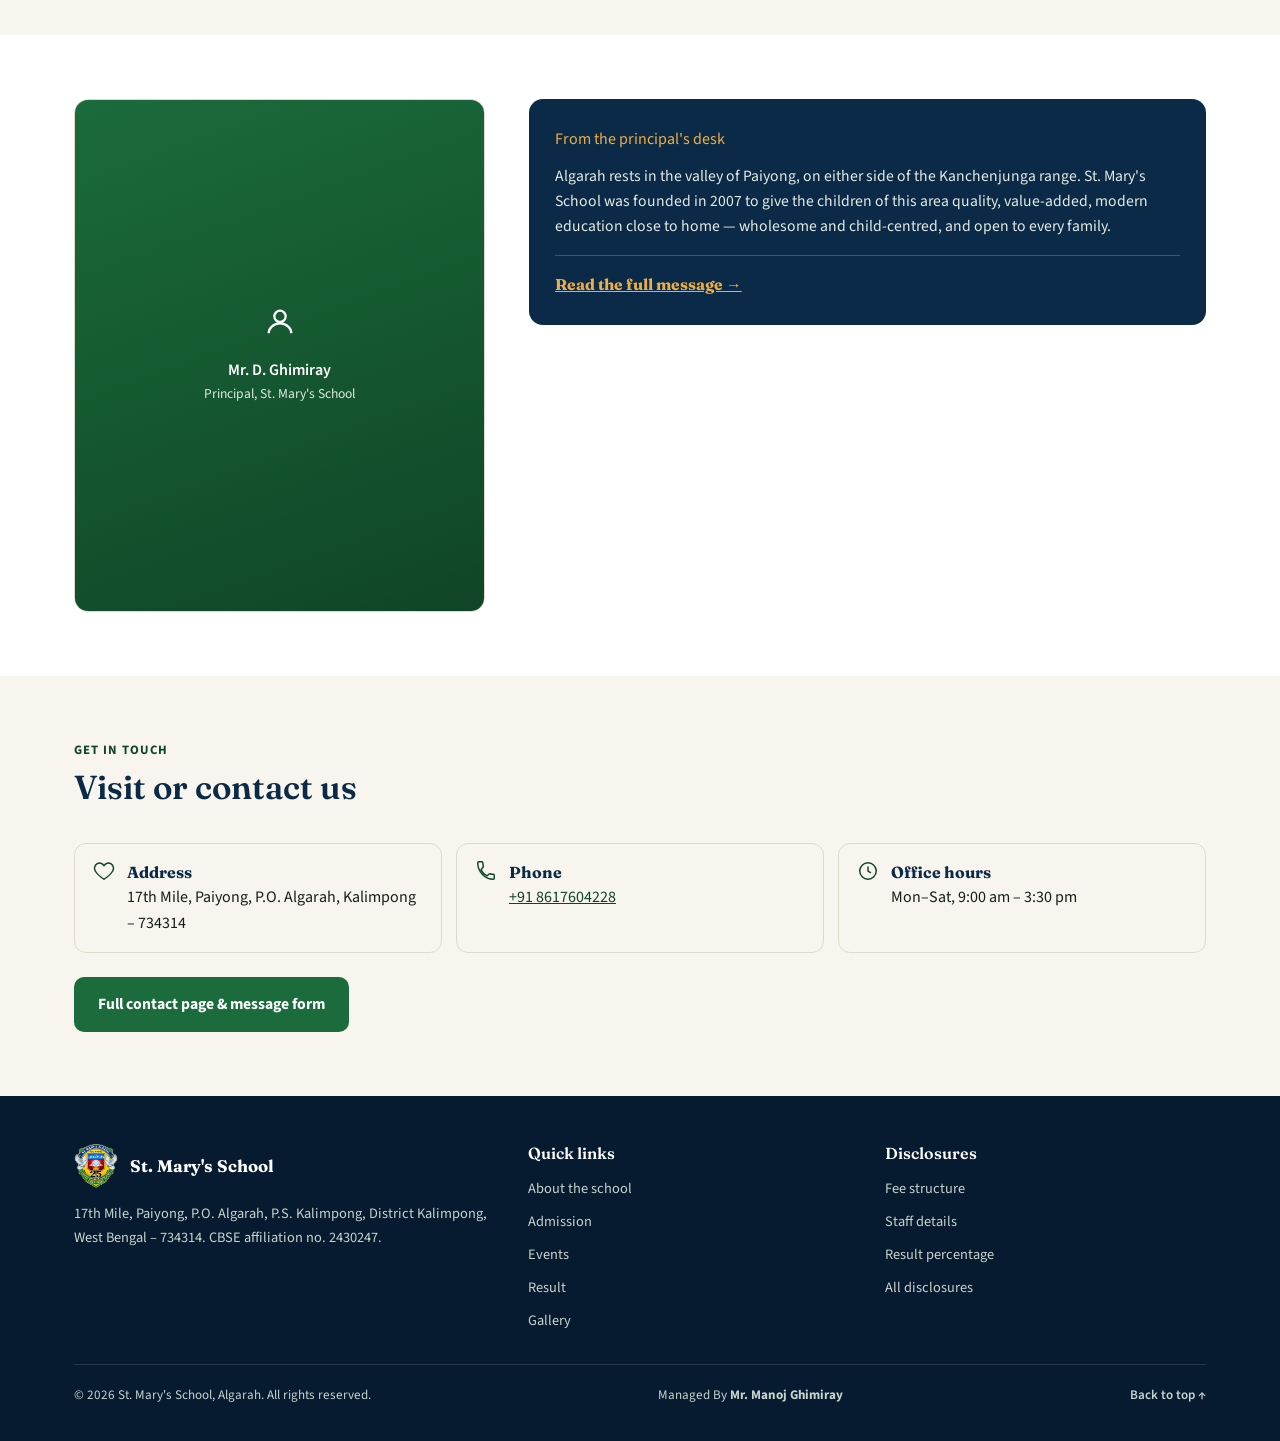
==== commit 21bc03c3: "UPDATE 1.4" ====
--- a/index.html
+++ b/index.html
@@ -30,9 +30,9 @@
       <span>17th Mile, Paiyong, P.O. Algarah, Kalimpong &ndash; 734314</span>
     </div>
     <div class="contact-strip">
-      <a href="tel:+919547793421" aria-label="Call +91 95477 93421">
+      <a href="tel:+918617604228" aria-label="Call +91 8617604228">
         <svg width="15" height="15" viewBox="0 0 24 24" fill="none" aria-hidden="true"><path d="M6.6 10.8c1.4 2.8 3.8 5.2 6.6 6.6l2.2-2.2c.3-.3.7-.4 1-.2 1.1.4 2.3.6 3.6.6.6 0 1 .4 1 1V20c0 .6-.4 1-1 1C10.9 21 3 13.1 3 3c0-.6.4-1 1-1h3.5c.6 0 1 .4 1 1 0 1.3.2 2.5.6 3.6.1.4 0 .8-.2 1L6.6 10.8Z" stroke="currentColor" stroke-width="1.6"/></svg>
-        +91 95477 93421
+        +91 8617604228
       </a>
       <a href="mailto:stmarysedu.17@gmail.com">stmarysedu.17@gmail.com</a>
     </div>
@@ -196,7 +196,7 @@
         </li>
         <li>
           <span class="ic" aria-hidden="true"><svg width="22" height="22" viewBox="0 0 24 24" fill="none"><path d="M6.6 10.8c1.4 2.8 3.8 5.2 6.6 6.6l2.2-2.2c.3-.3.7-.4 1-.2 1.1.4 2.3.6 3.6.6.6 0 1 .4 1 1V20c0 .6-.4 1-1 1C10.9 21 3 13.1 3 3c0-.6.4-1 1-1h3.5c.6 0 1 .4 1 1 0 1.3.2 2.5.6 3.6.1.4 0 .8-.2 1L6.6 10.8Z" stroke="currentColor" stroke-width="1.6"/></svg></span>
-          <span><strong>Phone</strong><a href="tel:+919547793421">+91 95477 93421</a></span>
+          <span><strong>Phone</strong><a href="tel:+918617604228">+91 8617604228</a></span>
         </li>
         <li>
           <span class="ic" aria-hidden="true"><svg width="22" height="22" viewBox="0 0 24 24" fill="none"><circle cx="12" cy="12" r="9" stroke="currentColor" stroke-width="1.6"/><path d="M12 7v5l3.2 2" stroke="currentColor" stroke-width="1.6"/></svg></span>
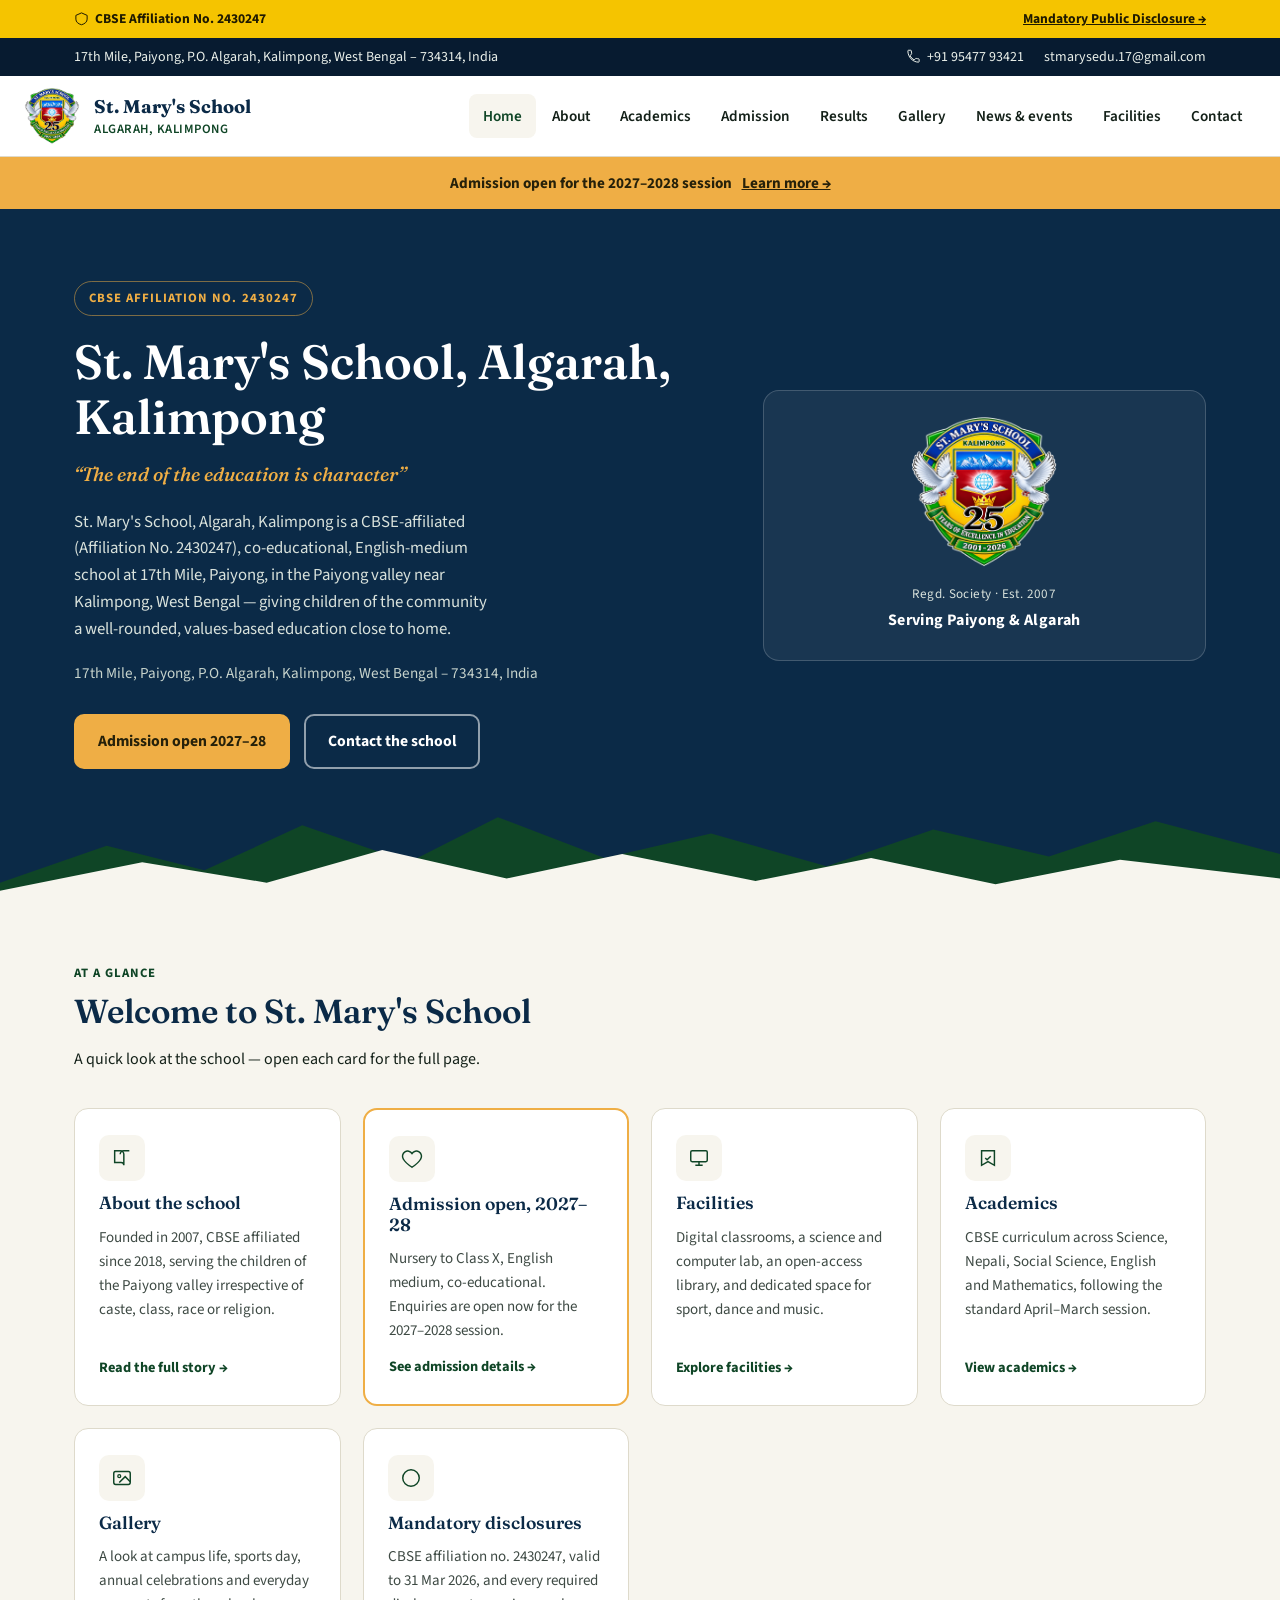
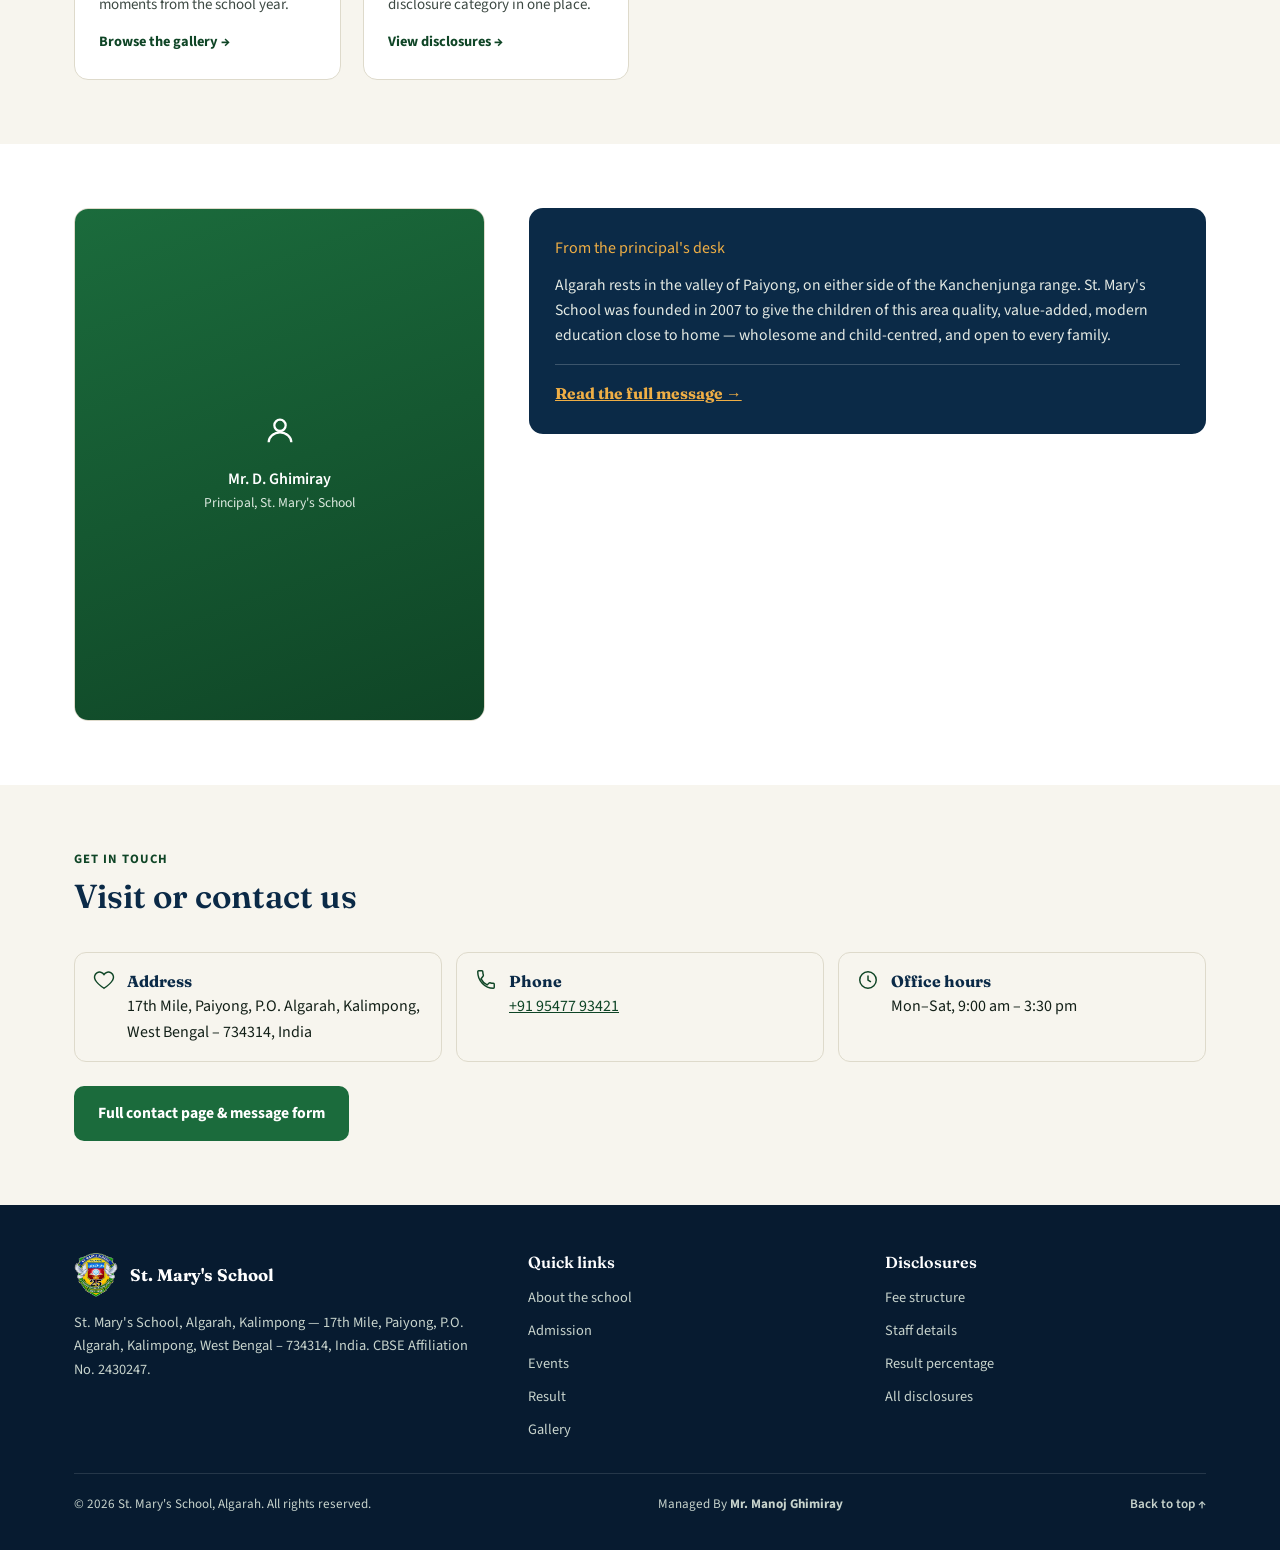
==== commit 280f3bce: "UPDATE 1.5" ====
--- a/index.html
+++ b/index.html
@@ -3,13 +3,63 @@
 <head>
 <meta charset="UTF-8">
 <meta name="viewport" content="width=device-width, initial-scale=1.0">
-<title>St. Mary's School, Algarah, Kalimpong</title>
-<meta name="description" content="St. Mary's School, 17th Mile, Paiyong, Algarah, Kalimpong — CBSE-affiliated, co-educational English medium school. Admission open for 2027-2028.">
+<title>St. Mary's School Algarah, Kalimpong | CBSE School in West Bengal</title>
+<meta name="description" content="St. Mary's School, Algarah, Kalimpong is a CBSE-affiliated (Affiliation No. 2430247) co-educational English-medium school at 17th Mile, Paiyong, P.O. Algarah, Kalimpong, West Bengal. Admission open for 2027-2028.">
+<link rel="canonical" href="https://www.stmarysschoolalgarah.com/">
+<meta name="robots" content="index, follow">
 <meta name="theme-color" content="#0B2A47">
+
+<meta property="og:type" content="website">
+<meta property="og:site_name" content="St. Mary's School, Algarah">
+<meta property="og:title" content="St. Mary's School Algarah, Kalimpong | CBSE School in West Bengal">
+<meta property="og:description" content="St. Mary's School, Algarah, Kalimpong is a CBSE-affiliated (Affiliation No. 2430247) co-educational English-medium school at 17th Mile, Paiyong, P.O. Algarah, Kalimpong, West Bengal. Admission open for 2027-2028.">
+<meta property="og:url" content="https://www.stmarysschoolalgarah.com/">
+<meta property="og:image" content="https://www.stmarysschoolalgarah.com/assets/logo.png">
+<meta property="og:locale" content="en_IN">
+<meta name="twitter:card" content="summary_large_image">
+<meta name="twitter:title" content="St. Mary's School Algarah, Kalimpong | CBSE School in West Bengal">
+<meta name="twitter:description" content="St. Mary's School, Algarah, Kalimpong is a CBSE-affiliated (Affiliation No. 2430247) co-educational English-medium school at 17th Mile, Paiyong, P.O. Algarah, Kalimpong, West Bengal. Admission open for 2027-2028.">
+<meta name="twitter:image" content="https://www.stmarysschoolalgarah.com/assets/logo.png">
+
 <link rel="preconnect" href="https://fonts.googleapis.com">
 <link rel="preconnect" href="https://fonts.gstatic.com" crossorigin>
 <link href="https://fonts.googleapis.com/css2?family=Fraunces:ital,opsz,wght@0,9..144,400;0,9..144,500;0,9..144,600;0,9..144,700;1,9..144,500&family=Source+Sans+3:wght@400;500;600;700&display=swap" rel="stylesheet">
 <link rel="stylesheet" href="assets/styles.css">
+
+<script type="application/ld+json">
+{
+  "@context": "https://schema.org",
+  "@type": "School",
+  "name": "St. Mary's School, Algarah",
+  "alternateName": [
+    "St. Mary's School, Algarah, Kalimpong",
+    "St Mary's School Algarah",
+    "St. Mary's School Kalimpong"
+  ],
+  "url": "https://www.stmarysschoolalgarah.com/",
+  "logo": "https://www.stmarysschoolalgarah.com/assets/logo.png",
+  "image": "https://www.stmarysschoolalgarah.com/assets/logo.png",
+  "description": "St. Mary's School, Algarah, Kalimpong is a CBSE-affiliated (Affiliation No. 2430247) co-educational English-medium school at 17th Mile, Paiyong, P.O. Algarah, Kalimpong, West Bengal. Admission open for 2027-2028.",
+  "address": {
+    "@type": "PostalAddress",
+    "streetAddress": "17th Mile, Paiyong, P.O. Algarah",
+    "addressLocality": "Kalimpong",
+    "addressRegion": "West Bengal",
+    "postalCode": "734314",
+    "addressCountry": "IN"
+  },
+  "telephone": "+91-95477-93421",
+  "identifier": {
+    "@type": "PropertyValue",
+    "name": "CBSE Affiliation Number",
+    "value": "2430247"
+  },
+  "sameAs": [
+    "https://www.facebook.com/ST-Marys-School-Algarah-1616685578586222/",
+    "https://www.youtube.com/channel/UCoz-UuyPFxZ6vbVAqHhdq4w"
+  ]
+}
+</script>
 </head>
 <body>
 <a class="skip-link" href="#main">Skip to main content</a>
@@ -27,12 +77,12 @@
 <div class="topbar">
   <div class="wrap">
     <div class="contact-strip">
-      <span>17th Mile, Paiyong, P.O. Algarah, Kalimpong &ndash; 734314</span>
+      <span>17th Mile, Paiyong, P.O. Algarah, Kalimpong, West Bengal &ndash; 734314, India</span>
     </div>
     <div class="contact-strip">
-      <a href="tel:+918617604228" aria-label="Call +91 8617604228">
+      <a href="tel:+919547793421" aria-label="Call +91 95477 93421">
         <svg width="15" height="15" viewBox="0 0 24 24" fill="none" aria-hidden="true"><path d="M6.6 10.8c1.4 2.8 3.8 5.2 6.6 6.6l2.2-2.2c.3-.3.7-.4 1-.2 1.1.4 2.3.6 3.6.6.6 0 1 .4 1 1V20c0 .6-.4 1-1 1C10.9 21 3 13.1 3 3c0-.6.4-1 1-1h3.5c.6 0 1 .4 1 1 0 1.3.2 2.5.6 3.6.1.4 0 .8-.2 1L6.6 10.8Z" stroke="currentColor" stroke-width="1.6"/></svg>
-        +91 8617604228
+        +91 95477 93421
       </a>
       <a href="mailto:stmarysedu.17@gmail.com">stmarysedu.17@gmail.com</a>
     </div>
@@ -42,7 +92,7 @@
 <header class="site-header">
   <div class="header-inner">
     <a class="brand" href="index.html">
-      <img src="assets/logo.png" alt="St. Mary's School crest" width="56" height="56">
+      <img src="assets/logo.png" alt="St. Mary's School, Algarah, Kalimpong crest" width="56" height="56">
       <span class="brand-text">
         <span class="name">St. Mary's School</span>
         <span class="place">Algarah, Kalimpong</span>
@@ -83,17 +133,17 @@
     <div class="wrap">
       <div>
         <span class="eyebrow">CBSE affiliation no. 2430247</span>
-        <h1>St. Mary's School</h1>
+        <h1>St. Mary's School, Algarah, Kalimpong</h1>
         <p class="motto">&ldquo;The end of the education is character&rdquo;</p>
-        <p class="lead">A co-educational, English-medium school in the Paiyong valley near Kalimpong &mdash; giving children of the community a well-rounded, values-based education close to home.</p>
-        <p class="address">17th Mile, Paiyong, P.O. Algarah, P.S. Kalimpong, District Kalimpong, West Bengal &ndash; 734314</p>
+        <p class="lead">St. Mary's School, Algarah, Kalimpong is a CBSE-affiliated (Affiliation No. 2430247), co-educational, English-medium school at 17th Mile, Paiyong, in the Paiyong valley near Kalimpong, West Bengal &mdash; giving children of the community a well-rounded, values-based education close to home.</p>
+        <p class="address">17th Mile, Paiyong, P.O. Algarah, Kalimpong, West Bengal &ndash; 734314, India</p>
         <div class="cta-row">
           <a class="btn btn-gold" href="admission.html">Admission open 2027&ndash;28</a>
           <a class="btn btn-outline" href="contact.html">Contact the school</a>
         </div>
       </div>
       <div class="hero-badge">
-        <img src="assets/logo.png" alt="St. Mary's School crest, featuring the Kanchenjunga range and an open book" width="150" height="150">
+        <img src="assets/logo.png" alt="St. Mary's School, Algarah, Kalimpong crest, featuring the Kanchenjunga range and an open book" width="150" height="150">
         <span class="aff">Regd. Society &middot; Est. 2007<strong>Serving Paiyong &amp; Algarah</strong></span>
       </div>
     </div>
@@ -192,11 +242,11 @@
       <ul class="stat-list" style="display:grid;grid-template-columns:repeat(auto-fit,minmax(220px,1fr));gap:14px;">
         <li>
           <span class="ic" aria-hidden="true"><svg width="22" height="22" viewBox="0 0 24 24" fill="none"><path d="M12 21s-7-4.6-9.5-9A5.5 5.5 0 0 1 12 6a5.5 5.5 0 0 1 9.5 6c-2.5 4.4-9.5 9-9.5 9Z" stroke="currentColor" stroke-width="1.6"/></svg></span>
-          <span><strong>Address</strong>17th Mile, Paiyong, P.O. Algarah, Kalimpong &ndash; 734314</span>
+          <span><strong>Address</strong>17th Mile, Paiyong, P.O. Algarah, Kalimpong, West Bengal &ndash; 734314, India</span>
         </li>
         <li>
           <span class="ic" aria-hidden="true"><svg width="22" height="22" viewBox="0 0 24 24" fill="none"><path d="M6.6 10.8c1.4 2.8 3.8 5.2 6.6 6.6l2.2-2.2c.3-.3.7-.4 1-.2 1.1.4 2.3.6 3.6.6.6 0 1 .4 1 1V20c0 .6-.4 1-1 1C10.9 21 3 13.1 3 3c0-.6.4-1 1-1h3.5c.6 0 1 .4 1 1 0 1.3.2 2.5.6 3.6.1.4 0 .8-.2 1L6.6 10.8Z" stroke="currentColor" stroke-width="1.6"/></svg></span>
-          <span><strong>Phone</strong><a href="tel:+918617604228">+91 8617604228</a></span>
+          <span><strong>Phone</strong><a href="tel:+919547793421">+91 95477 93421</a></span>
         </li>
         <li>
           <span class="ic" aria-hidden="true"><svg width="22" height="22" viewBox="0 0 24 24" fill="none"><circle cx="12" cy="12" r="9" stroke="currentColor" stroke-width="1.6"/><path d="M12 7v5l3.2 2" stroke="currentColor" stroke-width="1.6"/></svg></span>
@@ -219,7 +269,7 @@
           <img src="assets/logo.png" alt="" width="44" height="44">
           <span>St. Mary's School</span>
         </div>
-        <p>17th Mile, Paiyong, P.O. Algarah, P.S. Kalimpong, District Kalimpong, West Bengal &ndash; 734314. CBSE affiliation no. 2430247.</p>
+        <p>St. Mary's School, Algarah, Kalimpong &mdash; 17th Mile, Paiyong, P.O. Algarah, Kalimpong, West Bengal &ndash; 734314, India. CBSE Affiliation No. 2430247.</p>
       </div>
       <div>
         <h4>Quick links</h4>
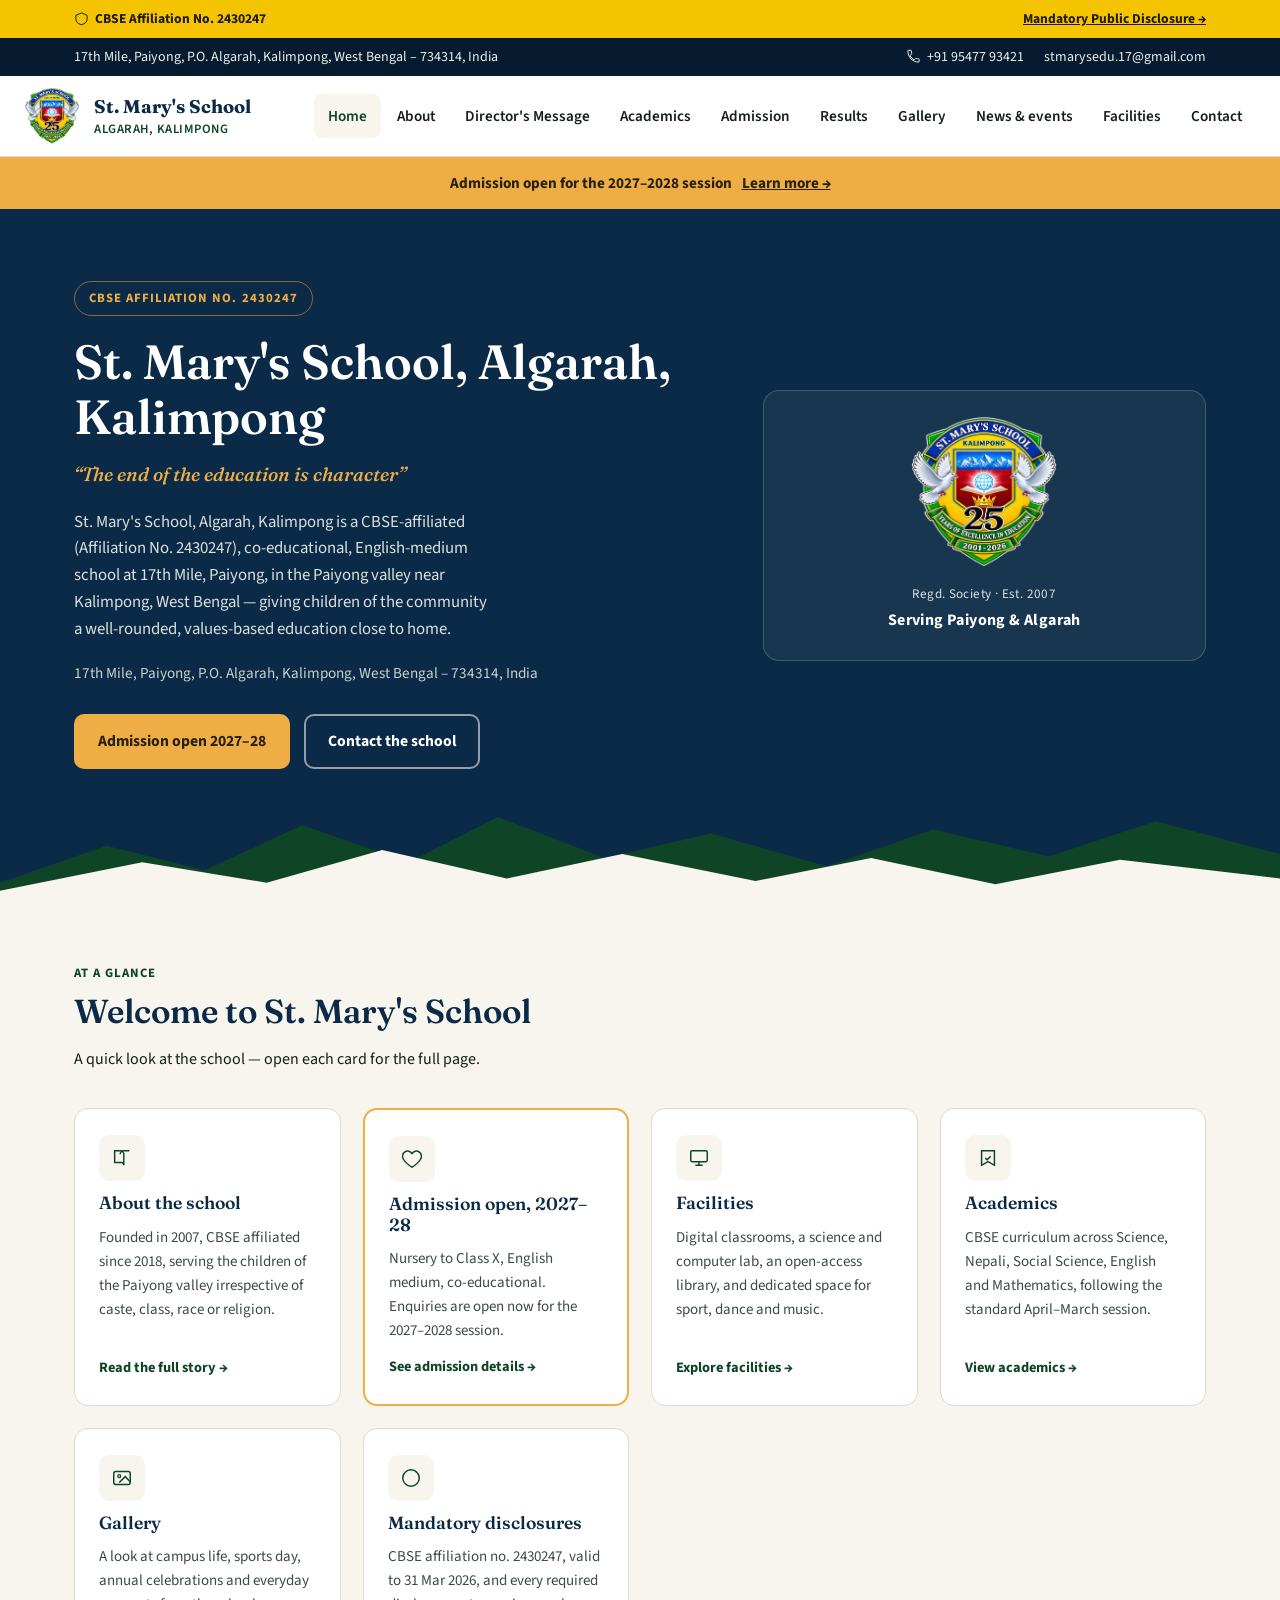
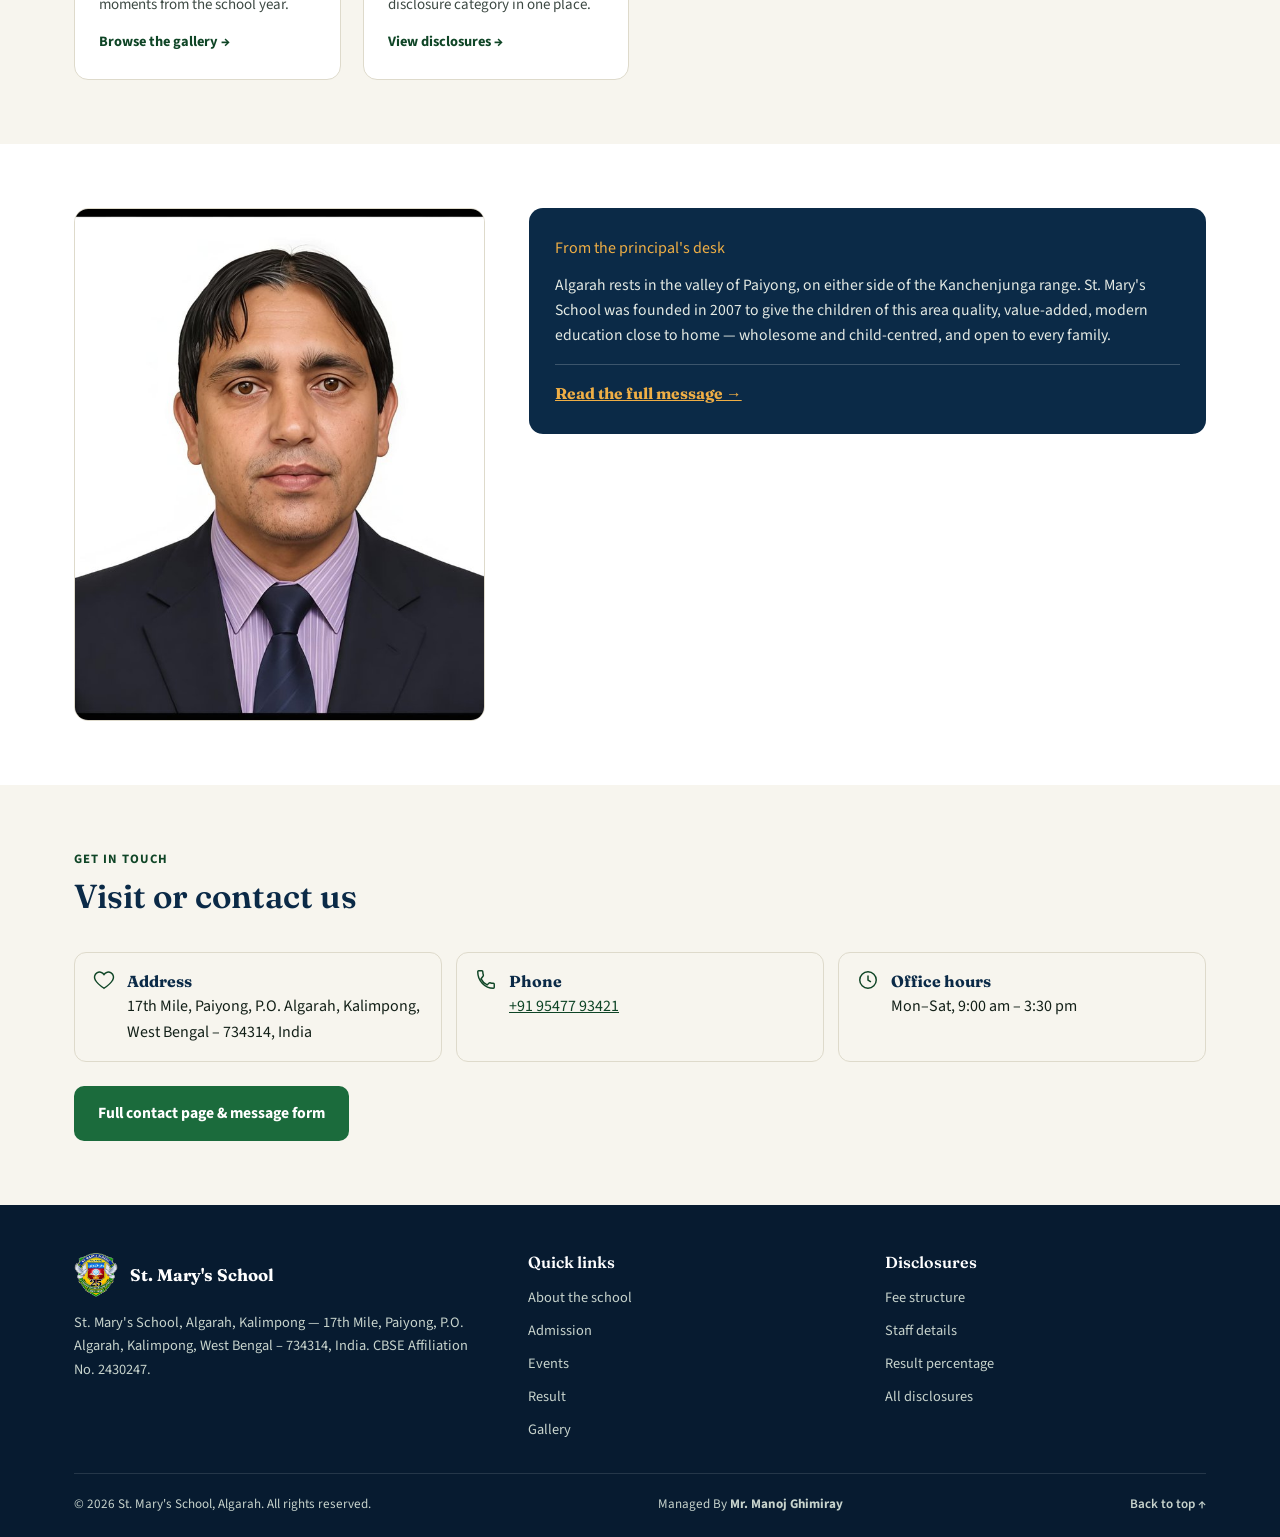
==== commit 95dbb1d8: "UPDATE 1.6" ====
--- a/index.html
+++ b/index.html
@@ -109,6 +109,7 @@
       <ul>
         <li><a href="index.html" class="active" aria-current="page">Home</a></li>
         <li><a href="about.html">About</a></li>
+        <li><a href="director.html">Director's Message</a></li>
         <li><a href="academics.html">Academics</a></li>
         <li><a href="admission.html">Admission</a></li>
         <li><a href="results.html">Results</a></li>
@@ -215,13 +216,7 @@
       <div class="principal">
         <figure>
           <div class="photo-wrap">
-            <div class="ph-fallback">
-              <div>
-                <svg width="34" height="34" viewBox="0 0 24 24" fill="none" aria-hidden="true" style="margin:0 auto 10px;"><circle cx="12" cy="8" r="4" stroke="#fff" stroke-width="1.6"/><path d="M4 20c0-3.9 3.6-7 8-7s8 3.1 8 7" stroke="#fff" stroke-width="1.6"/></svg>
-                <p style="color:#fff;margin:0;font-weight:600;">Mr. D. Ghimiray</p>
-                <p style="color:#DCE9DF;margin:0;font-size:0.85rem;">Principal, St. Mary's School</p>
-              </div>
-            </div>
+            <img src="assets/principal.jpg" alt="Mr. Debobrata Ghimiray, Principal, St. Mary's School, Algarah, Kalimpong" style="width:100%;height:100%;aspect-ratio:4/5;object-fit:cover;display:block;">
           </div>
         </figure>
         <div class="quote-card">
--- a/assets/styles.css
+++ b/assets/styles.css
@@ -341,6 +341,7 @@
     border-top:1px solid rgba(255,255,255,.12);padding-top:20px;
     display:flex;justify-content:space-between;flex-wrap:wrap;gap:10px;font-size:0.82rem;
   }
+  .footer-bottom p{margin:0;}
   .back-to-top{color:#C7D3CC;text-decoration:none;font-weight:600;}
 
   .visually-hidden{
@@ -399,3 +400,59 @@
 }
 .disclosure-grid span[data-doc]{overflow-wrap:anywhere;}
 .hero-badge .aff{overflow-wrap:anywhere;}
+
+/* ===== Gallery: album cards ===== */
+.gallery-cat-grid{
+  display:grid;grid-template-columns:repeat(auto-fit,minmax(240px,1fr));gap:20px;
+}
+.gallery-cat{
+  font:inherit;text-align:left;cursor:pointer;
+  background:var(--paper);border:1px solid var(--line);border-radius:var(--radius);
+  padding:0;overflow:hidden;display:block;width:100%;
+}
+.gallery-cat:hover{border-color:var(--forest);}
+.gallery-cat-thumb{
+  position:relative;display:block;width:100%;aspect-ratio:4/3;
+  background:linear-gradient(160deg,var(--forest) 0%,var(--forest-deep) 100%);
+  overflow:hidden;
+}
+.gallery-cat-thumb .ph-fallback{
+  position:absolute;inset:0;display:flex;align-items:center;justify-content:center;
+}
+.gallery-cat-thumb img{
+  position:absolute;inset:0;width:100%;height:100%;object-fit:cover;display:block;
+}
+.gallery-cat-label{
+  display:block;padding:14px 16px 2px;font-family:"Fraunces",serif;font-weight:600;
+  color:var(--navy);font-size:1.05rem;
+}
+.gallery-cat-count{
+  display:block;padding:0 16px 16px;color:var(--ink-soft);font-size:0.85rem;
+}
+
+/* ===== Gallery: Pinterest-style masonry, zero gap ===== */
+.masonry{
+  column-count:4;column-gap:0;
+}
+.masonry-item{
+  margin:0;padding:0;break-inside:avoid;display:block;
+}
+.masonry-item img{
+  display:block;width:100%;height:auto;margin:0;padding:0;cursor:zoom-in;
+}
+@media (max-width:960px){ .masonry{column-count:3;} }
+@media (max-width:640px){ .masonry{column-count:2;} }
+@media (max-width:400px){ .masonry{column-count:2;} }
+
+/* ===== Lightbox ===== */
+.lightbox{
+  position:fixed;inset:0;background:rgba(7,27,48,.92);z-index:300;
+  display:flex;align-items:center;justify-content:center;padding:24px;
+}
+.lightbox img{
+  max-width:100%;max-height:90vh;display:block;border-radius:4px;
+}
+.lightbox-close{
+  position:absolute;top:18px;right:24px;background:none;border:none;
+  color:#fff;font-size:2rem;line-height:1;cursor:pointer;padding:6px 12px;
+}
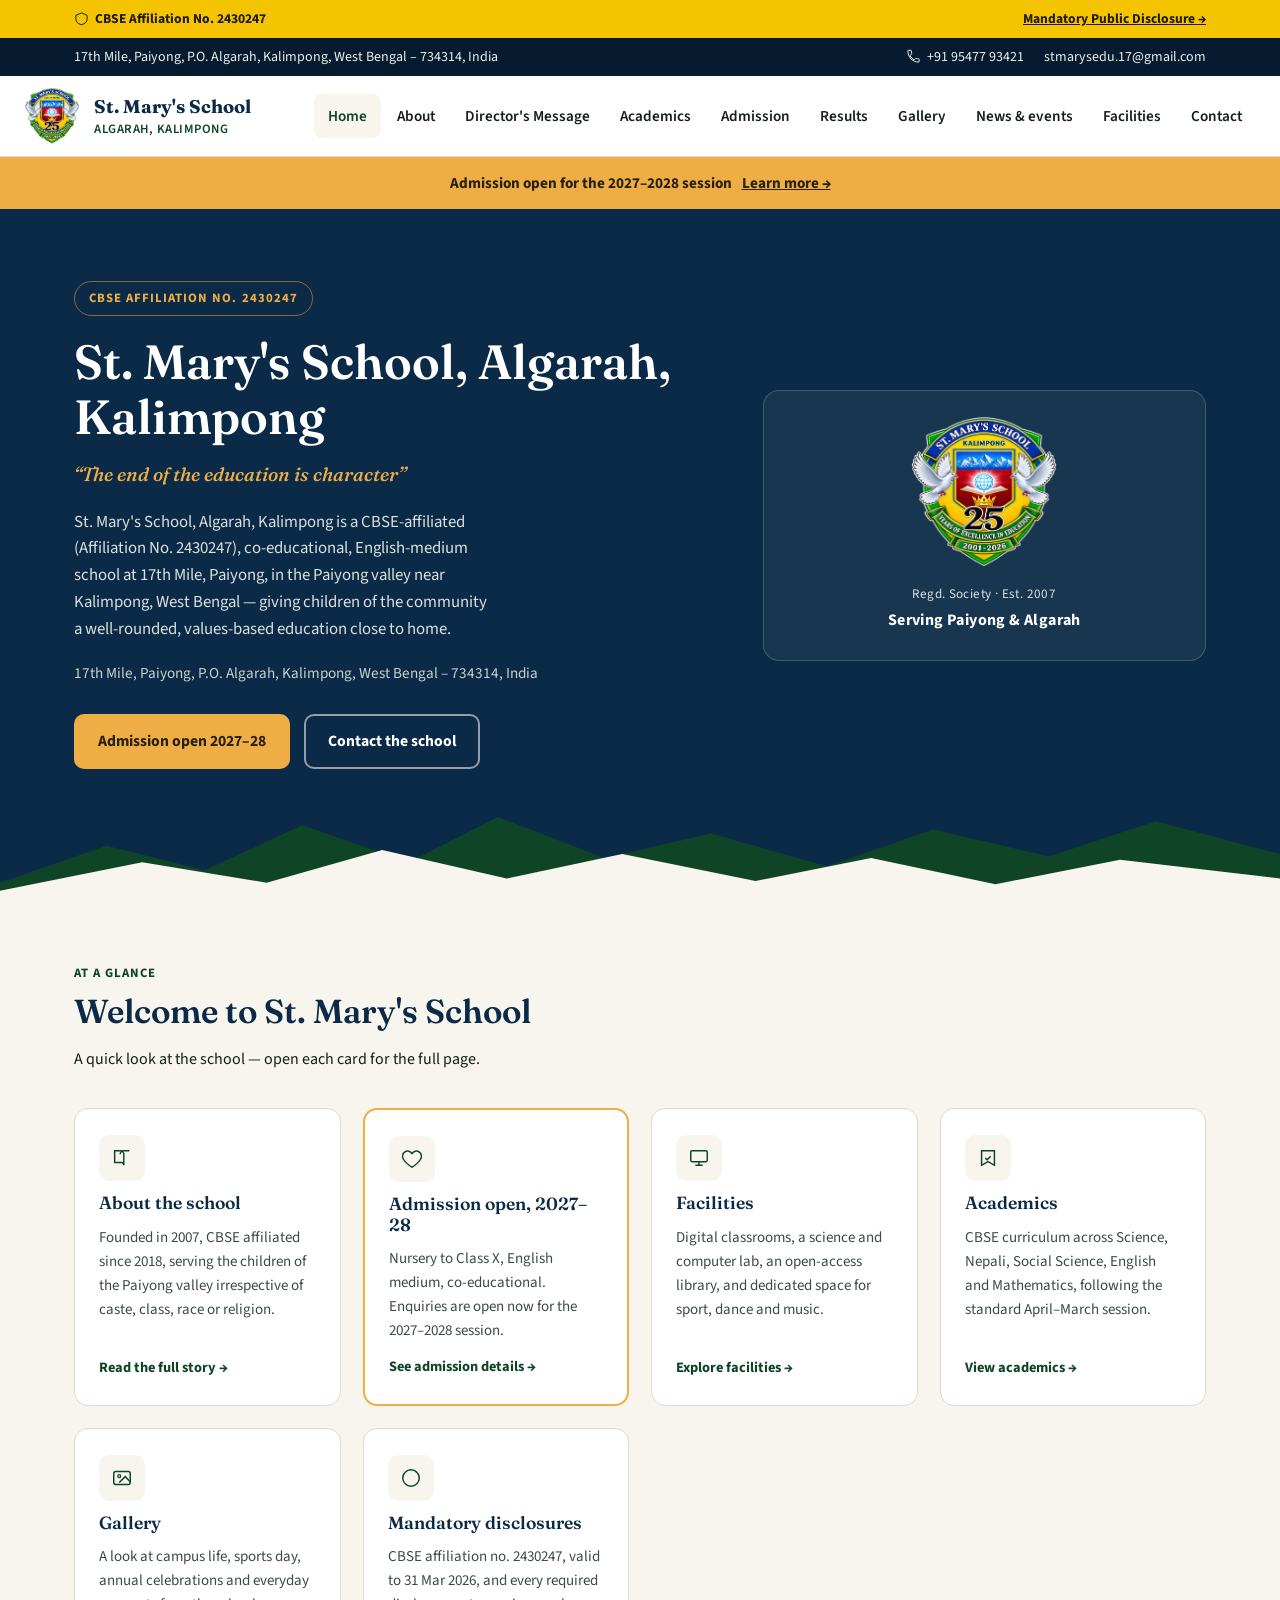
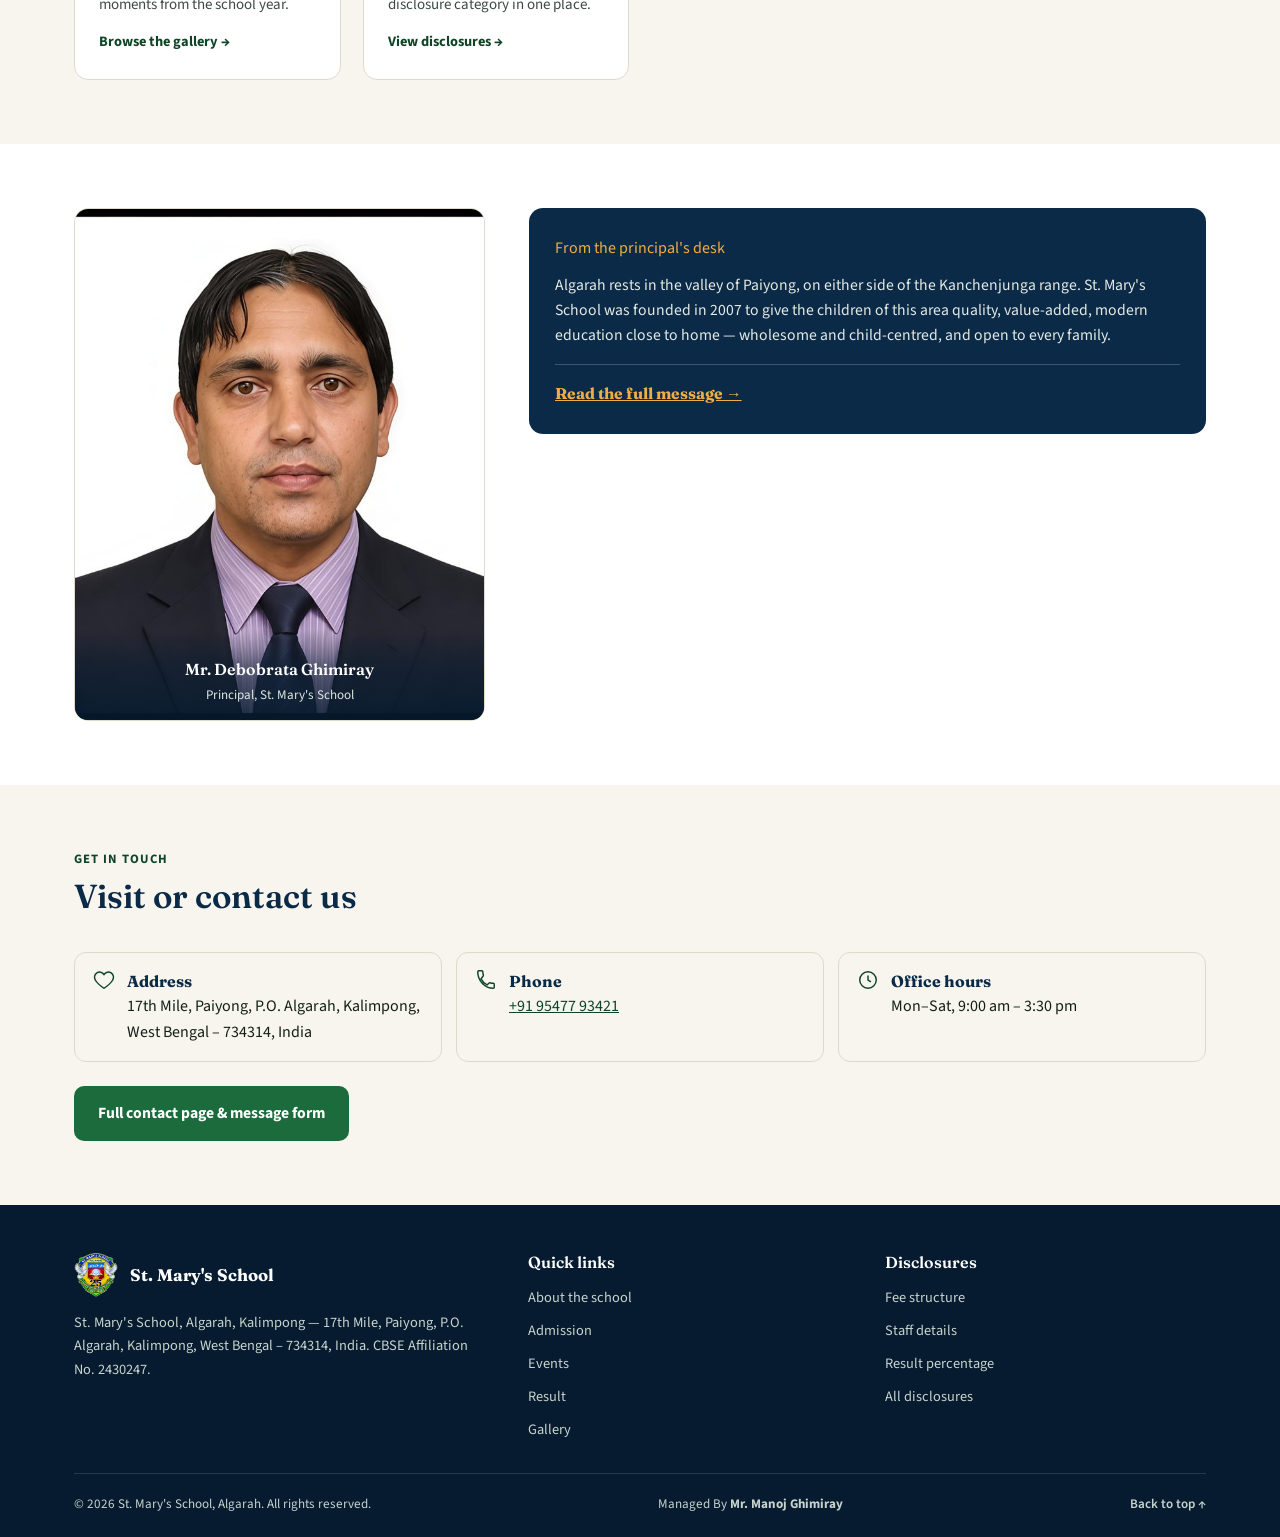
==== commit d90123bf: "UPDATE 1.7" ====
--- a/index.html
+++ b/index.html
@@ -215,8 +215,12 @@
     <div class="wrap">
       <div class="principal">
         <figure>
-          <div class="photo-wrap">
+          <div class="photo-wrap photo-wrap--caption">
             <img src="assets/principal.jpg" alt="Mr. Debobrata Ghimiray, Principal, St. Mary's School, Algarah, Kalimpong" style="width:100%;height:100%;aspect-ratio:4/5;object-fit:cover;display:block;">
+            <div class="photo-caption">
+              <strong>Mr. Debobrata Ghimiray</strong>
+              <span>Principal, St. Mary's School</span>
+            </div>
           </div>
         </figure>
         <div class="quote-card">
--- a/assets/styles.css
+++ b/assets/styles.css
@@ -430,25 +430,41 @@
   display:block;padding:0 16px 16px;color:var(--ink-soft);font-size:0.85rem;
 }
 
-/* ===== Gallery: Pinterest-style masonry, zero gap ===== */
+/* ===== Gallery: Pinterest-style masonry, 8px gap ===== */
 .masonry{
-  column-count:4;column-gap:0;
+  column-count:4;column-gap:8px;
 }
 .masonry-item{
-  margin:0;padding:0;break-inside:avoid;display:block;
+  margin:0 0 8px;padding:0;break-inside:avoid;display:block;
 }
 .masonry-item img{
-  display:block;width:100%;height:auto;margin:0;padding:0;cursor:zoom-in;
+  display:block;width:100%;height:auto;margin:0;padding:0;cursor:zoom-in;border-radius:4px;
 }
 @media (max-width:960px){ .masonry{column-count:3;} }
 @media (max-width:640px){ .masonry{column-count:2;} }
 @media (max-width:400px){ .masonry{column-count:2;} }
 
+/* ===== Home page: principal photo caption overlay ===== */
+.photo-wrap--caption{position:relative;}
+.photo-caption{
+  position:absolute;left:0;right:0;bottom:0;
+  background:linear-gradient(to top, rgba(7,27,48,.88) 0%, rgba(7,27,48,.55) 60%, transparent 100%);
+  color:#fff;padding:28px 16px 14px;text-align:center;
+}
+.photo-caption strong{
+  display:block;font-family:"Fraunces",serif;font-weight:600;font-size:1rem;
+}
+.photo-caption span{
+  display:block;font-size:0.82rem;color:#DCE9DF;margin-top:2px;
+}
+
 /* ===== Lightbox ===== */
 .lightbox{
+  display:none;
   position:fixed;inset:0;background:rgba(7,27,48,.92);z-index:300;
-  display:flex;align-items:center;justify-content:center;padding:24px;
-}
+  align-items:center;justify-content:center;padding:24px;
+}
+.lightbox:not([hidden]){display:flex;}
 .lightbox img{
   max-width:100%;max-height:90vh;display:block;border-radius:4px;
 }
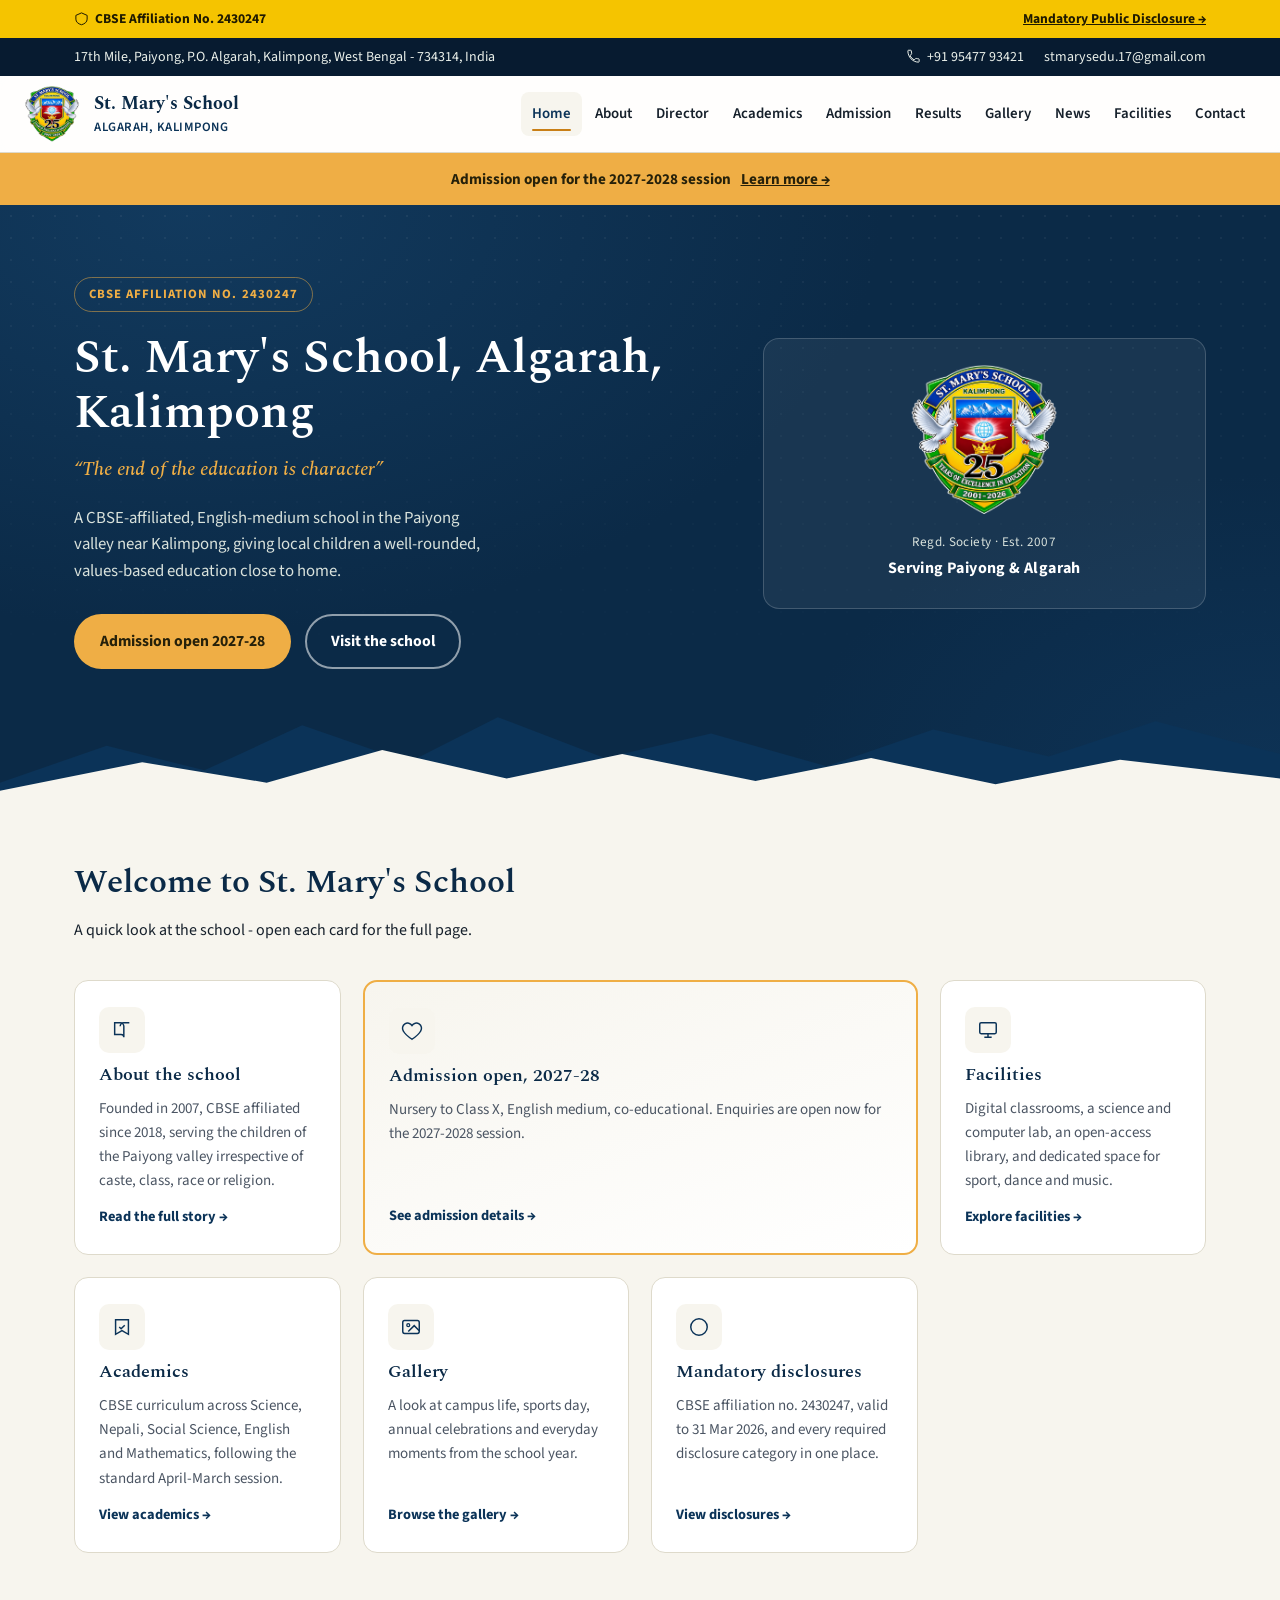
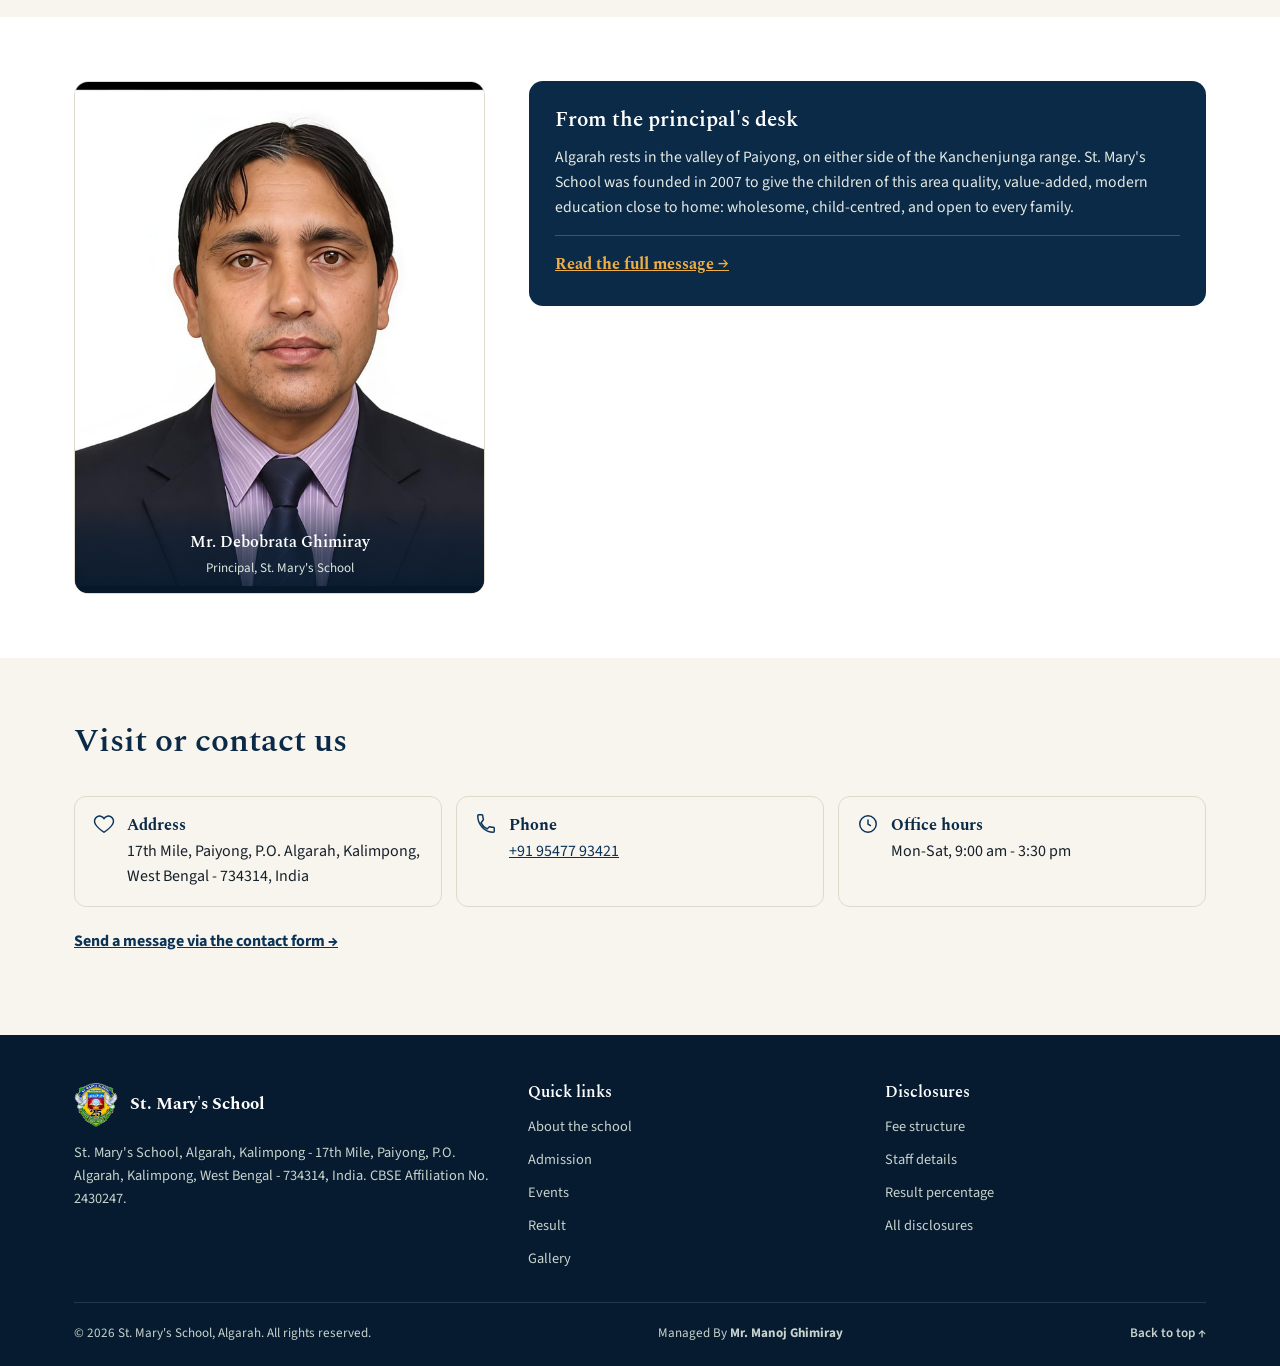
==== commit 9c1120cb: "UPDATE 2.3 ANIMATION CHANGES" ====
--- a/index.html
+++ b/index.html
@@ -23,7 +23,7 @@
 
 <link rel="preconnect" href="https://fonts.googleapis.com">
 <link rel="preconnect" href="https://fonts.gstatic.com" crossorigin>
-<link href="https://fonts.googleapis.com/css2?family=Fraunces:ital,opsz,wght@0,9..144,400;0,9..144,500;0,9..144,600;0,9..144,700;1,9..144,500&family=Source+Sans+3:wght@400;500;600;700&display=swap" rel="stylesheet">
+<link href="https://fonts.googleapis.com/css2?family=Spectral:ital,wght@0,400;0,500;0,600;0,700;1,500&family=Source+Sans+3:wght@400;500;600;700&display=swap" rel="stylesheet">
 <link rel="stylesheet" href="assets/styles.css">
 
 <script type="application/ld+json">
@@ -62,6 +62,7 @@
 </script>
 </head>
 <body>
+<div class="scroll-progress" aria-hidden="true"></div>
 <a class="skip-link" href="#main">Skip to main content</a>
 
 <div class="cbse-strip">
@@ -77,7 +78,7 @@
 <div class="topbar">
   <div class="wrap">
     <div class="contact-strip">
-      <span>17th Mile, Paiyong, P.O. Algarah, Kalimpong, West Bengal &ndash; 734314, India</span>
+      <span>17th Mile, Paiyong, P.O. Algarah, Kalimpong, West Bengal - 734314, India</span>
     </div>
     <div class="contact-strip">
       <a href="tel:+919547793421" aria-label="Call +91 95477 93421">
@@ -109,12 +110,12 @@
       <ul>
         <li><a href="index.html" class="active" aria-current="page">Home</a></li>
         <li><a href="about.html">About</a></li>
-        <li><a href="director.html">Director's Message</a></li>
+        <li><a href="director.html">Director</a></li>
         <li><a href="academics.html">Academics</a></li>
         <li><a href="admission.html">Admission</a></li>
         <li><a href="results.html">Results</a></li>
         <li><a href="gallery.html">Gallery</a></li>
-        <li><a href="news.html">News & events</a></li>
+        <li><a href="news.html">News</a></li>
         <li><a href="facilities.html">Facilities</a></li>
         <li><a href="contact.html">Contact</a></li>
       </ul>
@@ -125,7 +126,7 @@
 
 <div class="admission-banner">
   <div class="wrap">
-    <span>Admission open for the 2027&ndash;2028 session</span>
+    <span>Admission open for the 2027-2028 session</span>
     <a href="admission.html">Learn more &rarr;</a>
   </div>
 </div>
@@ -136,11 +137,10 @@
         <span class="eyebrow">CBSE affiliation no. 2430247</span>
         <h1>St. Mary's School, Algarah, Kalimpong</h1>
         <p class="motto">&ldquo;The end of the education is character&rdquo;</p>
-        <p class="lead">St. Mary's School, Algarah, Kalimpong is a CBSE-affiliated (Affiliation No. 2430247), co-educational, English-medium school at 17th Mile, Paiyong, in the Paiyong valley near Kalimpong, West Bengal &mdash; giving children of the community a well-rounded, values-based education close to home.</p>
-        <p class="address">17th Mile, Paiyong, P.O. Algarah, Kalimpong, West Bengal &ndash; 734314, India</p>
+        <p class="lead">A CBSE-affiliated, English-medium school in the Paiyong valley near Kalimpong, giving local children a well-rounded, values-based education close to home.</p>
         <div class="cta-row">
-          <a class="btn btn-gold" href="admission.html">Admission open 2027&ndash;28</a>
-          <a class="btn btn-outline" href="contact.html">Contact the school</a>
+          <a class="btn btn-gold" href="admission.html">Admission open 2027-28</a>
+          <a class="btn btn-outline" href="contact.html">Visit the school</a>
         </div>
       </div>
       <div class="hero-badge">
@@ -150,7 +150,7 @@
     </div>
     <div class="ridge" aria-hidden="true">
       <svg viewBox="0 0 1440 110" width="100%" height="90" preserveAspectRatio="none">
-        <path d="M0,90 L120,45 L230,75 L340,20 L460,65 L560,10 L680,60 L800,30 L930,70 L1050,25 L1180,58 L1300,15 L1440,55 L1440,110 L0,110 Z" fill="#0F4526"/>
+        <path d="M0,90 L120,45 L230,75 L340,20 L460,65 L560,10 L680,60 L800,30 L930,70 L1050,25 L1180,58 L1300,15 L1440,55 L1440,110 L0,110 Z" fill="#0B3358"/>
         <path d="M0,100 L160,65 L300,90 L430,50 L570,85 L700,55 L850,88 L980,60 L1120,92 L1260,62 L1440,85 L1440,110 L0,110 Z" fill="#F7F5EE"/>
       </svg>
     </div>
@@ -158,12 +158,11 @@
 
   <section aria-labelledby="highlights-h">
     <div class="wrap">
-      <div class="section-head">
-        <span class="kicker">At a glance</span>
+      <div class="section-head reveal">
         <h2 id="highlights-h">Welcome to St. Mary's School</h2>
-        <p>A quick look at the school &mdash; open each card for the full page.</p>
-      </div>
-      <div class="highlight-grid">
+        <p>A quick look at the school - open each card for the full page.</p>
+      </div>
+      <div class="highlight-grid reveal-group">
 
         <div class="highlight-card">
           <div class="ic" aria-hidden="true"><svg width="22" height="22" viewBox="0 0 24 24" fill="none"><path d="M4 4h6a4 4 0 0 1 4 4v12a3 3 0 0 0-3-3H4V4Z" stroke="currentColor" stroke-width="1.6"/><path d="M20 4h-6a4 4 0 0 0-4 4" stroke="currentColor" stroke-width="1.6"/></svg></div>
@@ -172,10 +171,10 @@
           <a class="more" href="about.html">Read the full story &rarr;</a>
         </div>
 
-        <div class="highlight-card" style="border:2px solid var(--border-accent, var(--gold-soft));">
+        <div class="highlight-card featured">
           <div class="ic" aria-hidden="true"><svg width="22" height="22" viewBox="0 0 24 24" fill="none"><path d="M12 21s-7-4.6-9.5-9A5.5 5.5 0 0 1 12 6a5.5 5.5 0 0 1 9.5 6c-2.5 4.4-9.5 9-9.5 9Z" stroke="currentColor" stroke-width="1.6"/></svg></div>
-          <h3>Admission open, 2027&ndash;28</h3>
-          <p>Nursery to Class X, English medium, co-educational. Enquiries are open now for the 2027&ndash;2028 session.</p>
+          <h3>Admission open, 2027-28</h3>
+          <p>Nursery to Class X, English medium, co-educational. Enquiries are open now for the 2027-2028 session.</p>
           <a class="more" href="admission.html">See admission details &rarr;</a>
         </div>
 
@@ -189,7 +188,7 @@
         <div class="highlight-card">
           <div class="ic" aria-hidden="true"><svg width="22" height="22" viewBox="0 0 24 24" fill="none"><path d="M9 12l2 2 4-4M5 4h14v16l-7-4-7 4V4Z" stroke="currentColor" stroke-width="1.6"/></svg></div>
           <h3>Academics</h3>
-          <p>CBSE curriculum across Science, Nepali, Social Science, English and Mathematics, following the standard April&ndash;March session.</p>
+          <p>CBSE curriculum across Science, Nepali, Social Science, English and Mathematics, following the standard April-March session.</p>
           <a class="more" href="academics.html">View academics &rarr;</a>
         </div>
 
@@ -213,7 +212,7 @@
 
   <section class="section-alt" aria-labelledby="principal-teaser-h">
     <div class="wrap">
-      <div class="principal">
+      <div class="principal reveal">
         <figure>
           <div class="photo-wrap photo-wrap--caption">
             <img src="assets/principal.jpg" alt="Mr. Debobrata Ghimiray, Principal, St. Mary's School, Algarah, Kalimpong" style="width:100%;height:100%;aspect-ratio:4/5;object-fit:cover;display:block;">
@@ -223,9 +222,9 @@
             </div>
           </div>
         </figure>
-        <div class="quote-card">
-          <span class="kicker" style="color:var(--gold-soft);" id="principal-teaser-h">From the principal's desk</span>
-          <p style="margin-top:12px;">Algarah rests in the valley of Paiyong, on either side of the Kanchenjunga range. St. Mary's School was founded in 2007 to give the children of this area quality, value-added, modern education close to home &mdash; wholesome and child-centred, and open to every family.</p>
+        <div class="quote-card reveal">
+          <h2 style="color:#fff;font-size:1.3rem;margin-bottom:0;" id="principal-teaser-h">From the principal's desk</h2>
+          <p style="margin-top:12px;">Algarah rests in the valley of Paiyong, on either side of the Kanchenjunga range. St. Mary's School was founded in 2007 to give the children of this area quality, value-added, modern education close to home: wholesome, child-centred, and open to every family.</p>
           <p class="signoff" style="margin-top:0;"><a href="about.html" style="color:var(--gold-soft);">Read the full message &rarr;</a></p>
         </div>
       </div>
@@ -234,14 +233,13 @@
 
   <section aria-labelledby="contact-teaser-h">
     <div class="wrap">
-      <div class="section-head">
-        <span class="kicker">Get in touch</span>
+      <div class="section-head reveal">
         <h2 id="contact-teaser-h">Visit or contact us</h2>
       </div>
-      <ul class="stat-list" style="display:grid;grid-template-columns:repeat(auto-fit,minmax(220px,1fr));gap:14px;">
+      <ul class="stat-list reveal-group" style="display:grid;grid-template-columns:repeat(auto-fit,minmax(220px,1fr));gap:14px;">
         <li>
           <span class="ic" aria-hidden="true"><svg width="22" height="22" viewBox="0 0 24 24" fill="none"><path d="M12 21s-7-4.6-9.5-9A5.5 5.5 0 0 1 12 6a5.5 5.5 0 0 1 9.5 6c-2.5 4.4-9.5 9-9.5 9Z" stroke="currentColor" stroke-width="1.6"/></svg></span>
-          <span><strong>Address</strong>17th Mile, Paiyong, P.O. Algarah, Kalimpong, West Bengal &ndash; 734314, India</span>
+          <span><strong>Address</strong>17th Mile, Paiyong, P.O. Algarah, Kalimpong, West Bengal - 734314, India</span>
         </li>
         <li>
           <span class="ic" aria-hidden="true"><svg width="22" height="22" viewBox="0 0 24 24" fill="none"><path d="M6.6 10.8c1.4 2.8 3.8 5.2 6.6 6.6l2.2-2.2c.3-.3.7-.4 1-.2 1.1.4 2.3.6 3.6.6.6 0 1 .4 1 1V20c0 .6-.4 1-1 1C10.9 21 3 13.1 3 3c0-.6.4-1 1-1h3.5c.6 0 1 .4 1 1 0 1.3.2 2.5.6 3.6.1.4 0 .8-.2 1L6.6 10.8Z" stroke="currentColor" stroke-width="1.6"/></svg></span>
@@ -249,12 +247,12 @@
         </li>
         <li>
           <span class="ic" aria-hidden="true"><svg width="22" height="22" viewBox="0 0 24 24" fill="none"><circle cx="12" cy="12" r="9" stroke="currentColor" stroke-width="1.6"/><path d="M12 7v5l3.2 2" stroke="currentColor" stroke-width="1.6"/></svg></span>
-          <span><strong>Office hours</strong>Mon&ndash;Sat, 9:00 am &ndash; 3:30 pm</span>
+          <span><strong>Office hours</strong>Mon-Sat, 9:00 am - 3:30 pm</span>
         </li>
       </ul>
-      <div class="cta-row" style="margin-top:24px;">
-        <a class="btn btn-forest" href="contact.html">Full contact page &amp; message form</a>
-      </div>
+      <p style="margin-top:22px;">
+        <a class="more" href="contact.html" style="font-weight:700;color:var(--forest-deep);">Send a message via the contact form &rarr;</a>
+      </p>
     </div>
   </section>
 
@@ -268,7 +266,7 @@
           <img src="assets/logo.png" alt="" width="44" height="44">
           <span>St. Mary's School</span>
         </div>
-        <p>St. Mary's School, Algarah, Kalimpong &mdash; 17th Mile, Paiyong, P.O. Algarah, Kalimpong, West Bengal &ndash; 734314, India. CBSE Affiliation No. 2430247.</p>
+        <p>St. Mary's School, Algarah, Kalimpong - 17th Mile, Paiyong, P.O. Algarah, Kalimpong, West Bengal - 734314, India. CBSE Affiliation No. 2430247.</p>
       </div>
       <div>
         <h4>Quick links</h4>
--- a/assets/styles.css
+++ b/assets/styles.css
@@ -2,18 +2,21 @@
   :root{
     --navy:#0B2A47;
     --navy-deep:#071B30;
-    --forest:#1B6B3C;
-    --forest-deep:#0F4526;
+    --forest:#14456F;
+    --forest-deep:#0B3358;
     --gold:#C97F16;
     --gold-soft:#EFAE45;
     --cream:#F7F5EE;
     --paper:#FFFFFF;
-    --ink:#132018;
-    --ink-soft:#3E4A44;
+    --ink:#16202B;
+    --ink-soft:#4B5563;
     --line:#DEDACB;
     --focus:#0B2A47;
     --radius:14px;
+    --radius-pill:999px;
     --maxw:1180px;
+    --ease-out:cubic-bezier(0.23,1,0.32,1);
+    --ease-in-out:cubic-bezier(0.77,0,0.175,1);
   }
   *,*::before,*::after{box-sizing:border-box;}
   html{scroll-behavior:smooth;overflow-x:hidden;max-width:100%;}
@@ -32,7 +35,7 @@
     -webkit-font-smoothing:antialiased;
   }
   h1,h2,h3,h4{
-    font-family:"Fraunces",Georgia,serif;
+    font-family:"Spectral",Georgia,serif;
     font-weight:600;
     line-height:1.15;
     margin:0 0 0.5em;
@@ -83,13 +86,13 @@
   }
   .header-inner{
     display:flex;align-items:center;justify-content:space-between;
-    gap:16px;padding:12px 24px;
+    gap:16px;padding:10px 24px;
   }
   .brand{display:flex;align-items:center;gap:14px;text-decoration:none;}
   .brand img{width:56px;height:56px;flex:none;}
   .brand-text{line-height:1.25;}
   .brand-text .name{
-    font-family:"Fraunces",serif;font-weight:700;font-size:1.15rem;
+    font-family:"Spectral",serif;font-weight:700;font-size:1.15rem;
     color:var(--navy);display:block;
   }
   .brand-text .place{
@@ -100,8 +103,9 @@
   nav.primary-nav{display:flex;align-items:center;gap:4px;}
   nav.primary-nav > ul{display:flex;list-style:none;gap:2px;flex-wrap:wrap;}
   nav.primary-nav a{
-    display:block;padding:10px 14px;border-radius:8px;
-    text-decoration:none;color:var(--ink);font-weight:600;font-size:0.95rem;
+    display:block;padding:10px 11px;border-radius:8px;
+    text-decoration:none;color:var(--ink);font-weight:600;font-size:0.93rem;
+    transition:background 140ms var(--ease-out),color 140ms var(--ease-out);
   }
   nav.primary-nav a:hover{background:var(--cream);color:var(--forest-deep);}
   nav.primary-nav .has-menu{position:relative;}
@@ -120,7 +124,7 @@
   }
   .nav-close{display:none;}
 
-  @media (max-width:960px){
+  @media (max-width:1180px){
     .menu-toggle{display:inline-flex;align-items:center;gap:8px;}
     nav.primary-nav{
       display:none;position:fixed;inset:0 0 0 auto;width:min(320px,86vw);
@@ -165,7 +169,7 @@
     color:#fff;font-size:clamp(2rem,4.2vw,3rem);margin-bottom:0.3em;
   }
   .hero .motto{
-    font-family:"Fraunces",serif;font-style:italic;font-weight:500;
+    font-family:"Spectral",serif;font-style:italic;font-weight:500;
     color:var(--gold-soft);font-size:1.2rem;margin-bottom:1em;
   }
   .hero p.lead{color:#D9E2DC;font-size:1.05rem;max-width:52ch;}
@@ -173,10 +177,12 @@
   .hero .cta-row{display:flex;gap:14px;flex-wrap:wrap;margin-top:1.8em;}
   .btn{
     display:inline-flex;align-items:center;gap:8px;
-    padding:13px 22px;border-radius:10px;font-weight:700;
+    padding:13px 24px;border-radius:var(--radius-pill);font-weight:700;
     text-decoration:none;font-size:0.98rem;border:2px solid transparent;
-    cursor:pointer;
-  }
+    cursor:pointer;white-space:nowrap;
+    transition:transform 160ms var(--ease-out),background 160ms var(--ease-out),box-shadow 160ms var(--ease-out);
+  }
+  .btn:active{transform:scale(0.97);}
   .btn-gold{background:var(--gold-soft);color:#26210A;}
   .btn-gold:hover{background:#fff;}
   .btn-outline{border-color:rgba(255,255,255,.55);color:#fff;}
@@ -221,7 +227,7 @@
   .principal .quote-card p:last-of-type{margin-bottom:0;}
   .principal .signoff{
     margin-top:18px;padding-top:16px;border-top:1px solid rgba(255,255,255,.2);
-    color:var(--gold-soft);font-weight:700;font-family:"Fraunces",serif;
+    color:var(--gold-soft);font-weight:700;font-family:"Spectral",serif;
   }
   .principal .photo-wrap{
     border-radius:var(--radius);overflow:hidden;border:1px solid var(--line);
@@ -242,7 +248,7 @@
     padding:16px 18px;display:flex;gap:12px;align-items:flex-start;
   }
   .stat-list .ic{flex:none;color:var(--forest-deep);}
-  .stat-list strong{display:block;color:var(--navy);font-family:"Fraunces",serif;}
+  .stat-list strong{display:block;color:var(--navy);font-family:"Spectral",serif;}
 
   /* Facilities */
   .facility-grid{
@@ -336,7 +342,7 @@
   .footer-grid a:hover{color:var(--gold-soft);text-decoration:underline;}
   .footer-brand{display:flex;gap:12px;align-items:center;margin-bottom:14px;}
   .footer-brand img{width:44px;height:44px;}
-  .footer-brand span{font-family:"Fraunces",serif;color:#fff;font-weight:700;font-size:1.05rem;}
+  .footer-brand span{font-family:"Spectral",serif;color:#fff;font-weight:700;font-size:1.05rem;}
   .footer-bottom{
     border-top:1px solid rgba(255,255,255,.12);padding-top:20px;
     display:flex;justify-content:space-between;flex-wrap:wrap;gap:10px;font-size:0.82rem;
@@ -362,14 +368,22 @@
 .highlight-card{
   background:var(--paper);border:1px solid var(--line);border-radius:var(--radius);
   padding:26px 24px;display:flex;flex-direction:column;gap:12px;
-}
+  transition:transform 200ms var(--ease-out),border-color 200ms var(--ease-out),box-shadow 200ms var(--ease-out);
+}
+.highlight-card:hover{transform:translateY(-3px);border-color:var(--gold-soft);box-shadow:0 12px 28px rgba(11,42,71,.10);}
+.highlight-card:active{transform:translateY(-1px) scale(0.99);}
+.highlight-card.featured{
+  border:2px solid var(--gold-soft);background:linear-gradient(160deg,var(--cream) 0%,var(--paper) 100%);
+}
+@media (min-width:640px){ .highlight-card.featured{grid-column:span 2;} }
 .highlight-card .ic{
   width:46px;height:46px;border-radius:10px;background:var(--cream);
   display:flex;align-items:center;justify-content:center;color:var(--forest-deep);
 }
 .highlight-card h3{font-size:1.1rem;margin-bottom:0;}
 .highlight-card p{font-size:0.94rem;color:var(--ink-soft);margin-bottom:0;flex:1;}
-.highlight-card .more{font-weight:700;font-size:0.9rem;text-decoration:none;color:var(--forest-deep);display:inline-flex;align-items:center;gap:6px;}
+.highlight-card .more{font-weight:700;font-size:0.9rem;text-decoration:none;color:var(--forest-deep);display:inline-flex;align-items:center;gap:6px;transition:gap 160ms var(--ease-out);}
+.highlight-card .more:hover{gap:10px;}
 .page-hero{background:var(--navy);color:#fff;padding:56px 0 84px;position:relative;overflow:hidden;}
 .page-hero .wrap{position:relative;z-index:2;}
 .page-hero h1{color:#fff;font-size:clamp(1.8rem,3.6vw,2.6rem);margin-bottom:0.3em;}
@@ -423,7 +437,7 @@
   position:absolute;inset:0;width:100%;height:100%;object-fit:cover;display:block;
 }
 .gallery-cat-label{
-  display:block;padding:14px 16px 2px;font-family:"Fraunces",serif;font-weight:600;
+  display:block;padding:14px 16px 2px;font-family:"Spectral",serif;font-weight:600;
   color:var(--navy);font-size:1.05rem;
 }
 .gallery-cat-count{
@@ -452,7 +466,7 @@
   color:#fff;padding:28px 16px 14px;text-align:center;
 }
 .photo-caption strong{
-  display:block;font-family:"Fraunces",serif;font-weight:600;font-size:1rem;
+  display:block;font-family:"Spectral",serif;font-weight:600;font-size:1rem;
 }
 .photo-caption span{
   display:block;font-size:0.82rem;color:#DCE9DF;margin-top:2px;
@@ -472,3 +486,225 @@
   position:absolute;top:18px;right:24px;background:none;border:none;
   color:#fff;font-size:2rem;line-height:1;cursor:pointer;padding:6px 12px;
 }
+
+/* =========================================================
+   MODERN EFFECTS LAYER
+   All motion is transform/opacity only, gated on
+   prefers-reduced-motion, and driven by IntersectionObserver
+   or CSS scroll-driven animation (never a scroll listener).
+   ========================================================= */
+
+/* --- Scroll progress bar (CSS scroll-driven, zero JS) --- */
+.scroll-progress{
+  position:fixed;top:0;left:0;right:0;height:3px;z-index:300;
+  transform-origin:0 50%;transform:scaleX(0);
+  background:linear-gradient(90deg,var(--gold) 0%,var(--gold-soft) 100%);
+  pointer-events:none;
+}
+@supports (animation-timeline: scroll()){
+  .scroll-progress{
+    animation:progress-grow linear;
+    animation-timeline:scroll(root block);
+  }
+}
+@keyframes progress-grow{ to{ transform:scaleX(1); } }
+
+/* --- Scroll reveal (IntersectionObserver adds .is-in) --- */
+.reveal{
+  opacity:0;transform:translateY(18px);
+  transition:opacity 600ms var(--ease-out),transform 600ms var(--ease-out);
+  will-change:opacity,transform;
+}
+.reveal.is-in{opacity:1;transform:translateY(0);will-change:auto;}
+/* Stagger children of a revealed grid */
+.reveal-group > *{
+  opacity:0;transform:translateY(16px);
+  transition:opacity 520ms var(--ease-out),transform 520ms var(--ease-out);
+}
+.reveal-group.is-in > *{opacity:1;transform:translateY(0);}
+.reveal-group.is-in > *:nth-child(1){transition-delay:0ms;}
+.reveal-group.is-in > *:nth-child(2){transition-delay:60ms;}
+.reveal-group.is-in > *:nth-child(3){transition-delay:120ms;}
+.reveal-group.is-in > *:nth-child(4){transition-delay:180ms;}
+.reveal-group.is-in > *:nth-child(5){transition-delay:240ms;}
+.reveal-group.is-in > *:nth-child(6){transition-delay:300ms;}
+.reveal-group.is-in > *:nth-child(n+7){transition-delay:340ms;}
+
+/* --- Hero entrance (runs once on load) --- */
+.hero .wrap > div > *{
+  animation:hero-in 700ms var(--ease-out) both;
+}
+.hero .wrap > div > *:nth-child(1){animation-delay:40ms;}
+.hero .wrap > div > *:nth-child(2){animation-delay:110ms;}
+.hero .wrap > div > *:nth-child(3){animation-delay:180ms;}
+.hero .wrap > div > *:nth-child(4){animation-delay:250ms;}
+.hero .wrap > div > *:nth-child(5){animation-delay:320ms;}
+.hero-badge{animation:hero-in 700ms var(--ease-out) 260ms both;}
+@keyframes hero-in{
+  from{opacity:0;transform:translateY(14px);}
+  to{opacity:1;transform:translateY(0);}
+}
+
+/* --- Depth on the navy heroes --- */
+.hero,.page-hero{
+  background:
+    radial-gradient(90% 120% at 15% 0%, #123A5E 0%, transparent 60%),
+    radial-gradient(70% 100% at 100% 100%, #0E3356 0%, transparent 55%),
+    var(--navy);
+}
+.hero::after,.page-hero::after{
+  content:"";position:absolute;inset:0;z-index:0;pointer-events:none;
+  background-image:radial-gradient(rgba(255,255,255,.055) 1px, transparent 1px);
+  background-size:22px 22px;
+  mask-image:linear-gradient(to bottom, #000 0%, transparent 85%);
+  -webkit-mask-image:linear-gradient(to bottom, #000 0%, transparent 85%);
+}
+
+/* --- Sticky header: condense + shadow once scrolled --- */
+header.site-header{
+  transition:box-shadow 240ms var(--ease-out),background 240ms var(--ease-out);
+  backdrop-filter:saturate(180%) blur(8px);
+  -webkit-backdrop-filter:saturate(180%) blur(8px);
+  background:rgba(255,255,255,.88);
+}
+header.site-header.is-stuck{
+  box-shadow:0 6px 24px rgba(11,42,71,.10);
+  background:rgba(255,255,255,.95);
+}
+header.site-header.is-stuck .header-inner{padding-top:8px;padding-bottom:8px;}
+.header-inner{transition:padding 240ms var(--ease-out);}
+header.site-header.is-stuck .brand img{width:44px;height:44px;}
+.brand img{transition:width 240ms var(--ease-out),height 240ms var(--ease-out);}
+
+/* --- Nav underline that grows from the link --- */
+nav.primary-nav > ul > li > a{position:relative;}
+nav.primary-nav > ul > li > a::after{
+  content:"";position:absolute;left:11px;right:11px;bottom:5px;height:2px;
+  background:var(--gold);border-radius:2px;
+  transform:scaleX(0);transform-origin:50% 50%;
+  transition:transform 200ms var(--ease-out);
+}
+nav.primary-nav > ul > li > a:hover::after,
+nav.primary-nav > ul > li > a.active::after{transform:scaleX(1);}
+@media (max-width:1180px){ nav.primary-nav > ul > li > a::after{display:none;} }
+
+/* --- Cards: lift, tint, and origin-aware sheen --- */
+.facility-card,.gallery-cat,.stat-list li,.chip{
+  transition:transform 200ms var(--ease-out),border-color 200ms var(--ease-out),box-shadow 200ms var(--ease-out),background 200ms var(--ease-out);
+}
+.facility-card:hover,.stat-list li:hover{
+  transform:translateY(-3px);border-color:var(--gold-soft);
+  box-shadow:0 12px 28px rgba(11,42,71,.10);
+}
+.facility-card:active,.stat-list li:active{transform:translateY(-1px) scale(0.995);}
+.chip:hover{transform:translateY(-2px);box-shadow:0 8px 18px rgba(11,42,71,.10);}
+.chip:active{transform:translateY(0) scale(0.97);}
+.gallery-cat:hover{transform:translateY(-4px);box-shadow:0 16px 34px rgba(11,42,71,.14);}
+.gallery-cat:active{transform:translateY(-1px) scale(0.99);}
+.gallery-cat-thumb img{transition:transform 420ms var(--ease-out);}
+.gallery-cat:hover .gallery-cat-thumb img{transform:scale(1.05);}
+
+/* --- Masonry images: subtle zoom on hover --- */
+.masonry-item img{transition:transform 320ms var(--ease-out),filter 320ms var(--ease-out);}
+.masonry-item img:hover{transform:scale(1.03);filter:saturate(1.08);}
+
+/* --- Links with arrows slide on hover --- */
+.more,.cbse-strip-link,.back-to-top{transition:gap 160ms var(--ease-out),color 160ms var(--ease-out);}
+
+/* --- Disclosure rows: highlight on hover --- */
+.disclosure-grid span[data-doc]{transition:background 160ms var(--ease-out),color 160ms var(--ease-out);}
+.disclosure-grid span[data-doc]:hover{background:var(--cream);}
+
+/* --- Form fields: soft focus ring --- */
+form input,form textarea,form select{
+  transition:border-color 160ms var(--ease-out),box-shadow 160ms var(--ease-out),background 160ms var(--ease-out);
+}
+form input:focus,form textarea:focus,form select:focus{
+  background:var(--paper);
+  box-shadow:0 0 0 4px rgba(20,69,111,.12);
+}
+
+/* --- Lightbox fade --- */
+.lightbox{
+  opacity:0;transition:opacity 200ms var(--ease-out);
+}
+.lightbox:not([hidden]){opacity:1;}
+.lightbox img{
+  animation:lb-in 240ms var(--ease-out) both;
+}
+@keyframes lb-in{
+  from{opacity:0;transform:scale(0.96);}
+  to{opacity:1;transform:scale(1);}
+}
+
+/* --- Mobile nav panel slides rather than snaps --- */
+@media (max-width:1180px){
+  nav.primary-nav{
+    display:flex;transform:translateX(100%);
+    transition:transform 280ms var(--ease-in-out);
+    visibility:hidden;
+  }
+  nav.primary-nav.open{transform:translateX(0);visibility:visible;}
+  .nav-overlay{
+    display:block;opacity:0;visibility:hidden;
+    transition:opacity 240ms var(--ease-out),visibility 240ms var(--ease-out);
+  }
+  .nav-overlay.open{opacity:1;visibility:visible;}
+}
+
+/* --- Reduced motion: keep fades, drop movement --- */
+@media (prefers-reduced-motion:reduce){
+  .reveal,.reveal-group > *{opacity:1 !important;transform:none !important;}
+  .hero .wrap > div > *,.hero-badge{animation:none !important;}
+  .scroll-progress{display:none;}
+  .facility-card:hover,.stat-list li:hover,.chip:hover,
+  .gallery-cat:hover,.highlight-card:hover,.masonry-item img:hover{transform:none !important;}
+  .gallery-cat:hover .gallery-cat-thumb img{transform:none !important;}
+  nav.primary-nav{transition:none !important;}
+}
+
+/* --- Mobile: keep the hero reachable above the fold ---
+   The stacked chrome (CBSE strip + topbar + header + admission
+   banner) was eating ~396px of a 800px viewport before the hero
+   started. Condense the non-essential strips on small screens. */
+@media (max-width:760px){
+  /* Address is repeated in the footer and on the contact page */
+  .topbar .contact-strip:first-child{display:none;}
+  .topbar .wrap{justify-content:center;padding-top:6px;padding-bottom:6px;}
+  .topbar{font-size:13px;}
+  .cbse-strip{font-size:0.78rem;}
+  .cbse-strip .wrap{padding-top:6px;padding-bottom:6px;justify-content:center;text-align:center;}
+  .admission-banner{padding:9px 0;font-size:0.88rem;}
+  .admission-banner .wrap{gap:6px;}
+  .hero .wrap{padding-top:36px;padding-bottom:90px;gap:28px;}
+  .hero .motto{font-size:1.05rem;margin-bottom:.7em;}
+  .hero p.lead{font-size:1rem;}
+  .hero .cta-row{margin-top:1.3em;}
+  .hero-badge{padding:20px;}
+  .hero-badge img{width:110px;height:110px;}
+  .page-hero{padding:38px 0 70px;}
+}
+@media (max-width:760px){
+  /* CTAs go full-width so they never wrap mid-label */
+  .hero .cta-row{flex-direction:column;align-items:stretch;}
+  .hero .cta-row .btn{justify-content:center;}
+}
+
+/* --- Very small screens: tighten the stacked strips further --- */
+@media (max-width:420px){
+  .cbse-strip{font-size:0.72rem;}
+  .cbse-strip .wrap{padding:5px 16px;gap:4px 10px;}
+  .cbse-strip svg{display:none;}
+  .topbar{font-size:12px;}
+  .topbar .wrap{padding-top:5px;padding-bottom:5px;gap:4px 14px;}
+  .topbar .contact-strip{gap:12px;}
+  .admission-banner{padding:8px 0;font-size:0.82rem;}
+  .admission-banner .wrap{gap:4px;}
+  .hero .wrap{padding-top:28px;}
+  .hero .eyebrow{font-size:0.7rem;padding:5px 11px;margin-bottom:12px;}
+  .hero h1{font-size:1.75rem;}
+  .hero .motto{font-size:0.98rem;margin-bottom:.6em;}
+  .hero p.lead{font-size:0.95rem;line-height:1.5;}
+  .hero .cta-row{gap:10px;margin-top:1.1em;}
+  .hero .cta-row .btn{padding:11px 18px;font-size:0.92rem;}
+}
